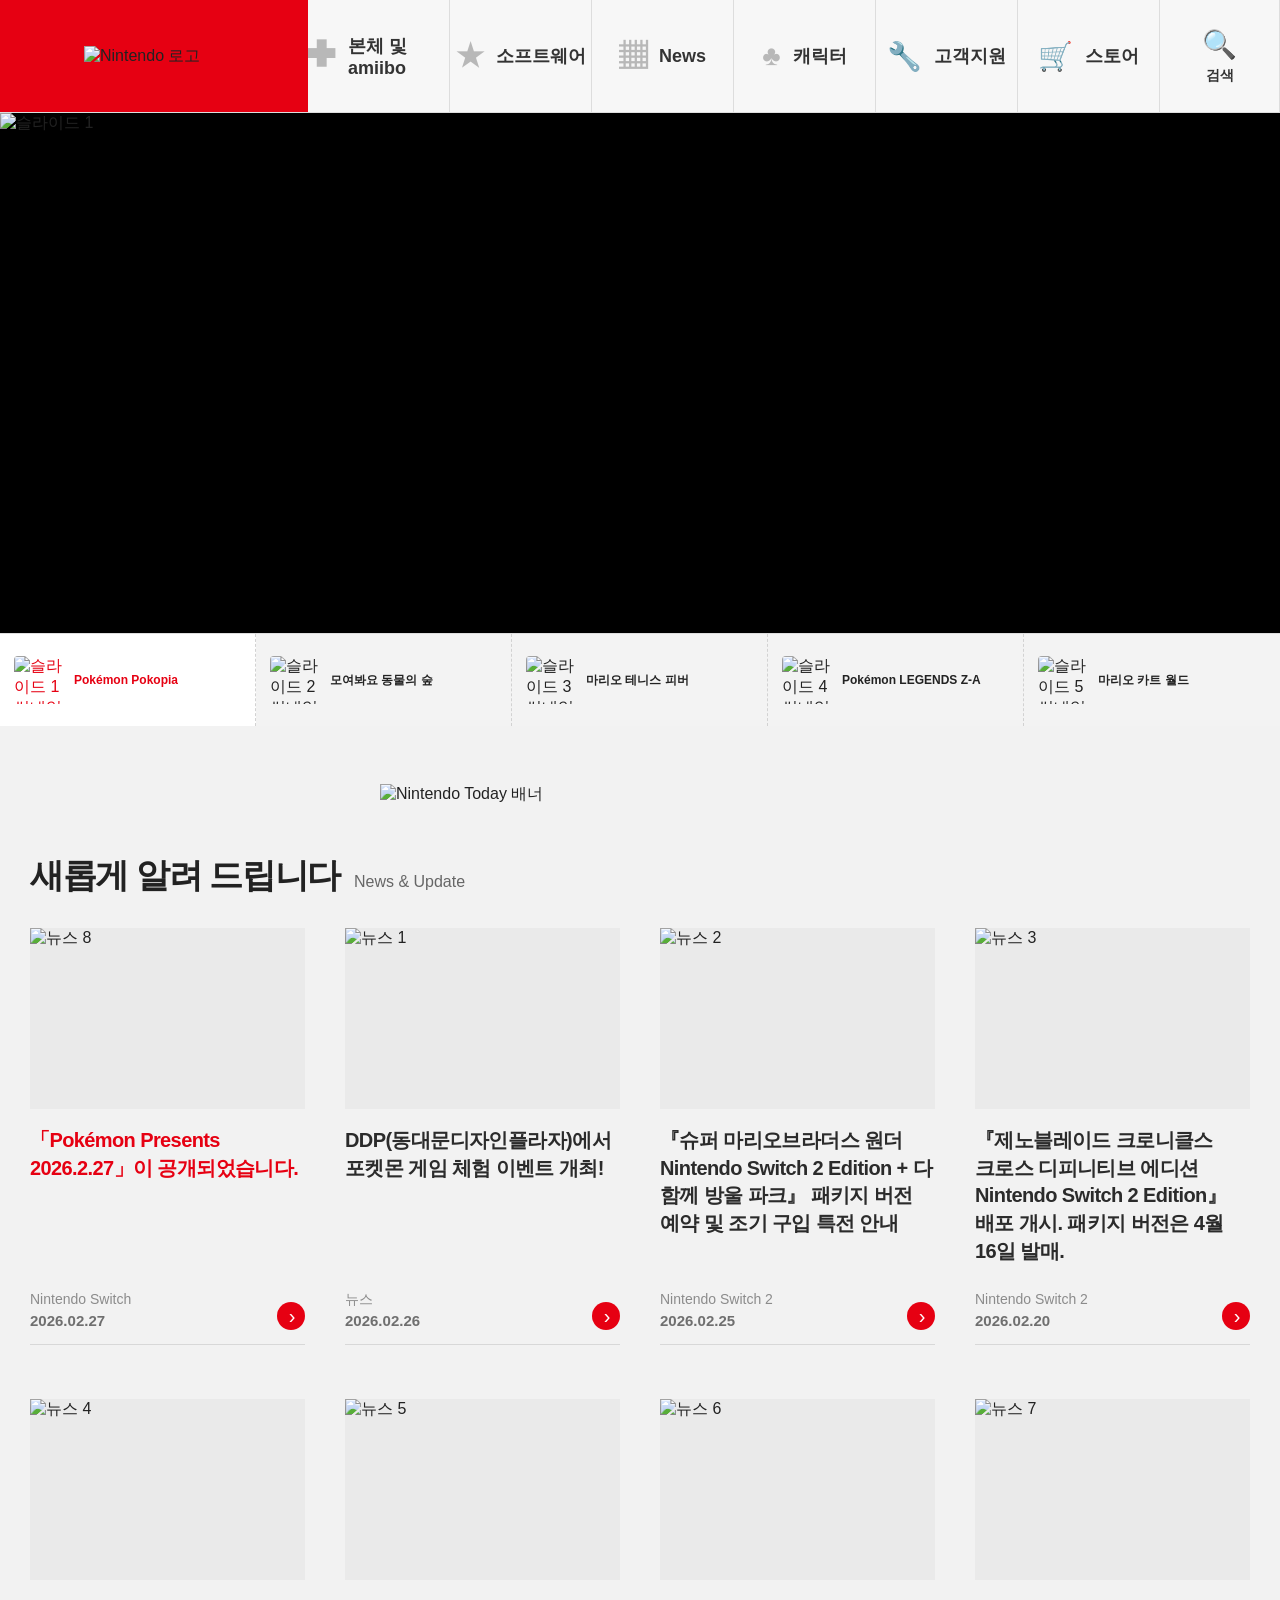
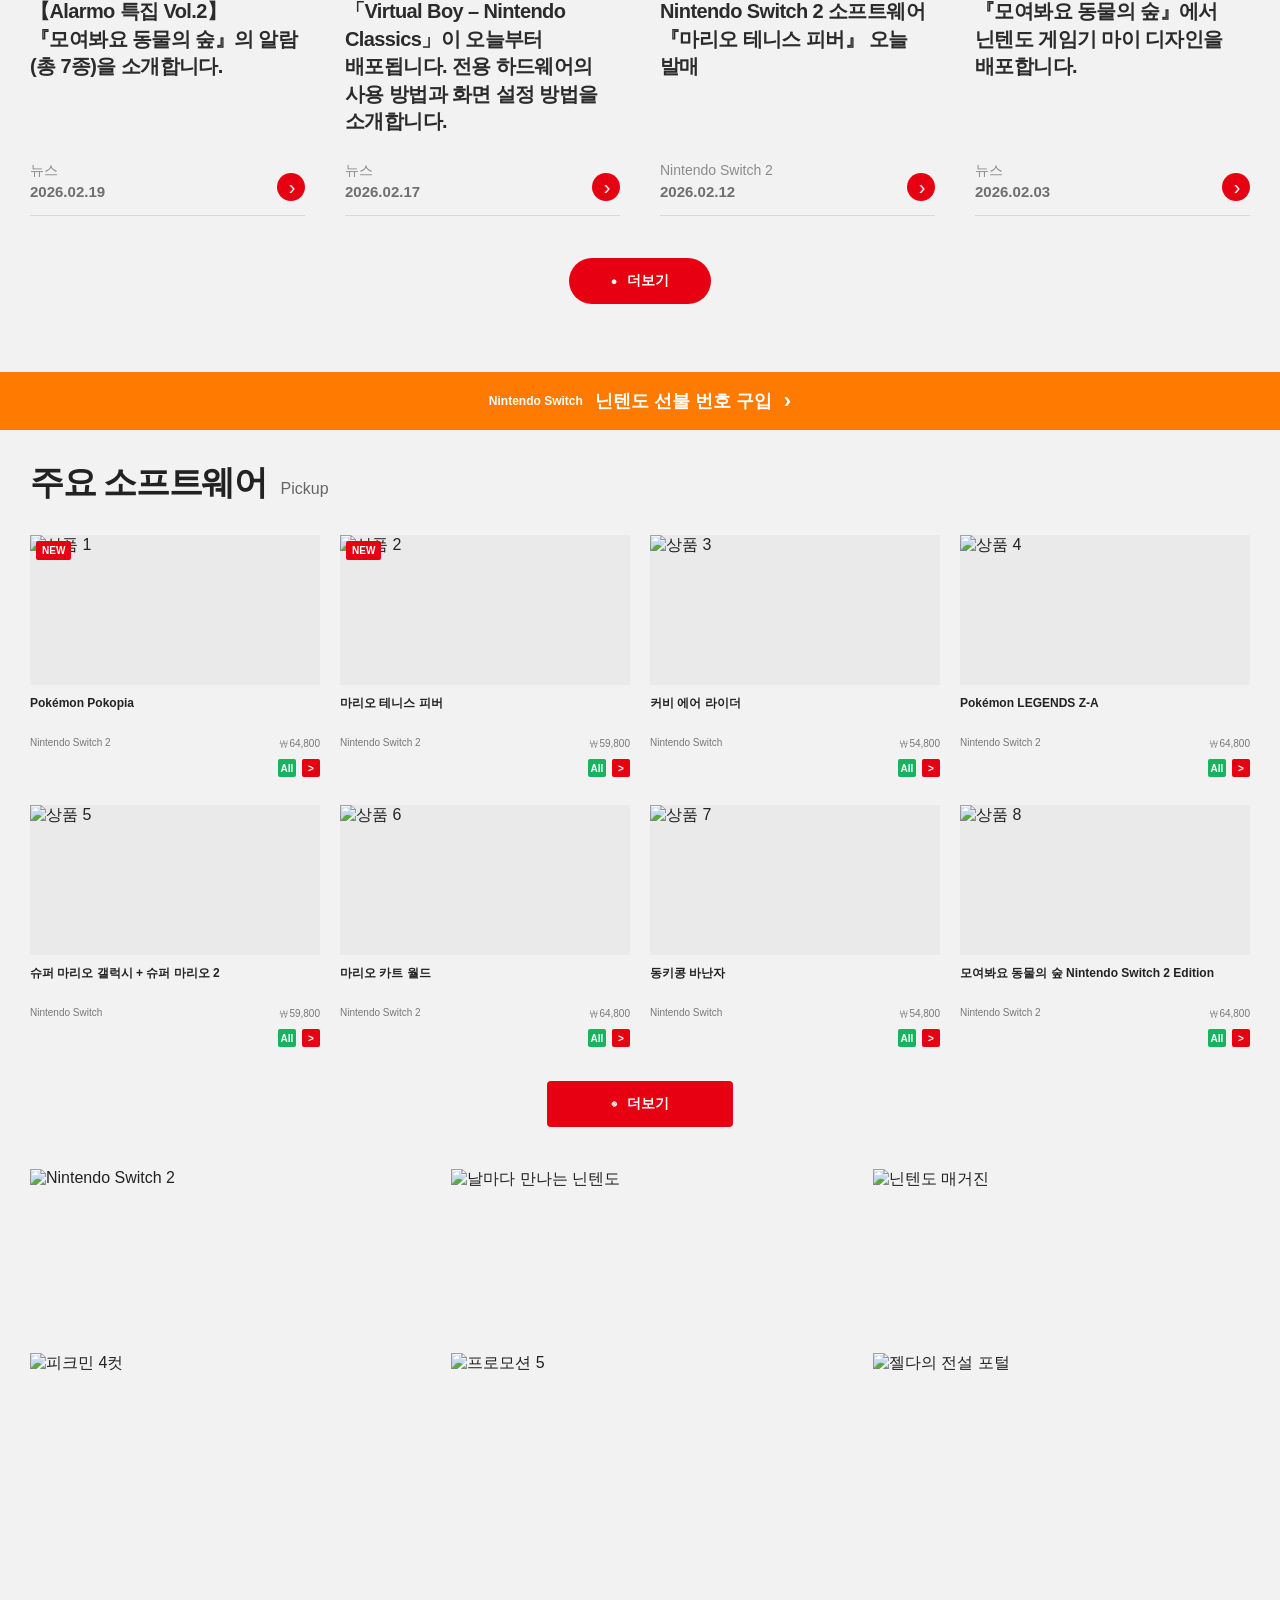
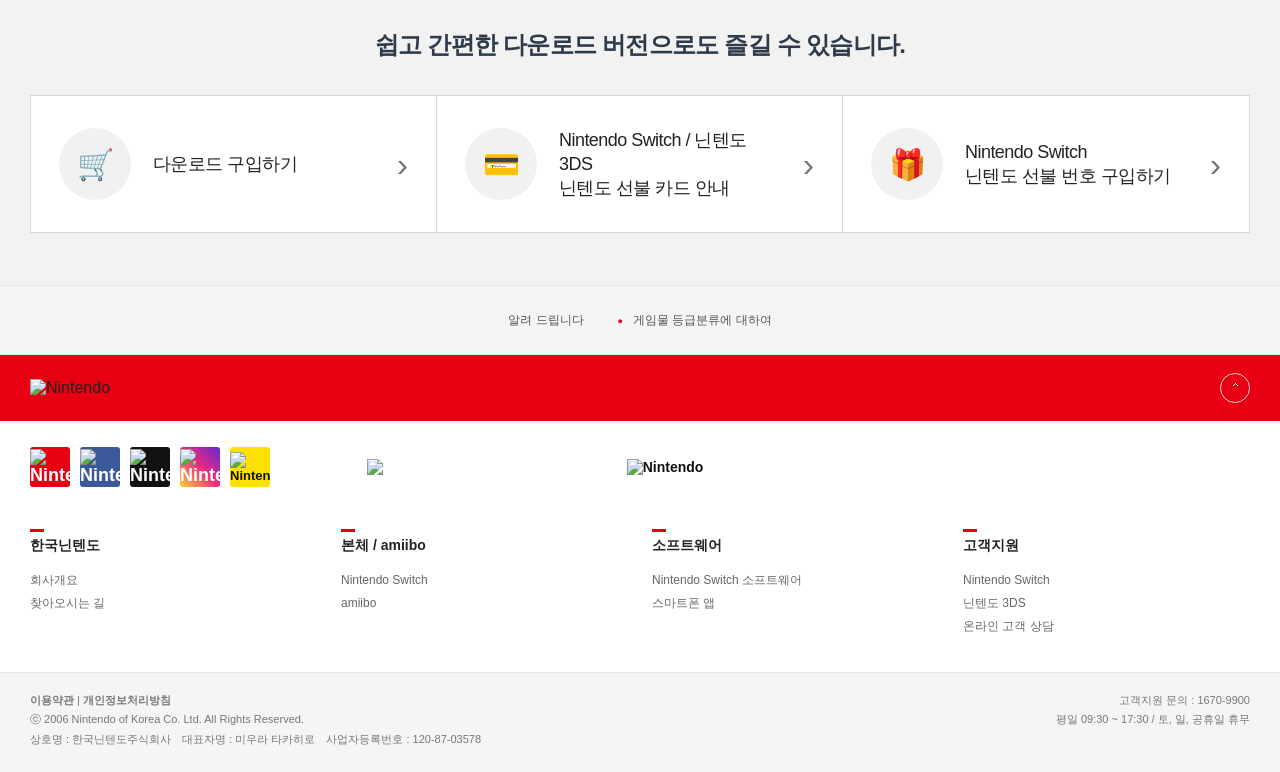
==== index.html @ 79ec3a42 "Rename 닌텐도.html to index.html" ====
<!DOCTYPE html>
<html lang="ko">
<head>
  <meta charset="UTF-8" />
  <meta name="viewport" content="width=device-width, initial-scale=1.0" />

  <title>Nintendo Clone</title>
  <link rel="icon" href="/클론 웹 사이트 만들기/Nintendo_images/favicon.png" type="image/png" />
  <link rel="stylesheet" href="style.css" />
</head>

<body>

  <div id="top"></div>

  <!-- 모바일 전용 헤더 -->
  <div class="mobile-header">
    <div class="mobile-header-top">
      <a href="#" class="mobile-logo" aria-label="Nintendo 홈">
        <img src="/클론 웹 사이트 만들기/Nintendo_images/imgi_112_top.png" alt="Nintendo 로고" />
      </a>

      <div class="mobile-header-actions">
        <a href="#" class="mobile-action" aria-label="좋아요">♡</a>
        <a href="#" class="mobile-action" aria-label="검색">⌕</a>
      </div>
    </div>
  </div>

  <!-- 모바일 전용 하단 고정 메뉴 -->
  <nav class="mobile-bottom-nav" aria-label="모바일 하단 메뉴">
    <a href="#" class="mobile-bottom-item active">
      <span class="mobile-bottom-icon">⌂</span>
      <span class="mobile-bottom-text">홈</span>
    </a>
    <a href="#" class="mobile-bottom-item">
      <span class="mobile-bottom-icon">✚</span>
      <span class="mobile-bottom-text">본체/amiibo</span>
    </a>
    <a href="#" class="mobile-bottom-item">
      <span class="mobile-bottom-icon">▦</span>
      <span class="mobile-bottom-text">News</span>
    </a>
    <a href="#" class="mobile-bottom-item">
      <span class="mobile-bottom-icon">🔧</span>
      <span class="mobile-bottom-text">고객지원</span>
    </a>
    <a href="#" class="mobile-bottom-item">
      <span class="mobile-bottom-icon">⌕</span>
      <span class="mobile-bottom-text">검색</span>
    </a>
  </nav>
  

  <!-- =========================
       헤더
  ========================== -->
  <header class="header">
    <div class="header-top">
      <a href="#" class="logo-area" aria-label="Nintendo 홈">
        <img src="/클론 웹 사이트 만들기/Nintendo_images/imgi_112_top.png" alt="Nintendo 로고" />
      </a>

      <nav class="gnb" aria-label="주요 메뉴">

        <!-- 본체 및 amiibo -->
        <div class="menu-slot">
          <a href="#" class="gnb-item">
            <span class="icon">✚</span>
            <span class="label">본체 및 amiibo</span>
          </a>

          <div class="mega-panel">
            <div class="mega-inner console-panel">
              <div class="console-top">
                <a href="#" class="console-card big">
                  <img src="/클론 웹 사이트 만들기/Nintendo_images/unnamed.jpg" alt="Nintendo Switch 2" />
                  <p>Nintendo Switch 2</p>
                </a>

                <a href="#" class="console-card">
                  <img src="/클론 웹 사이트 만들기/Nintendo_images/unnamed2.jpg" alt="Nintendo Switch" />
                  <p>Nintendo Switch</p>
                </a>
              </div>

              <div class="console-links">
                <a href="#" class="console-link">
                  <img src="/클론 웹 사이트 만들기/Nintendo_images/imgi_5_img_amiibo.jpg" alt="amiibo" />
                  <span>amiibo</span>
                </a>

                <a href="#" class="console-link">
                  <img src="/클론 웹 사이트 만들기/Nintendo_images/imgi_6_img_gamewatch.jpg" alt="게임 & 워치" />
                  <span>게임 & 워치 젤다의 전설</span>
                </a>

                <a href="#" class="console-link">
                  <img src="/클론 웹 사이트 만들기/Nintendo_images/imgi_7_img_alarmo.jpg" alt="Alarmo" />
                  <span>닌텐도 사운드 클록 Alarmo</span>
                </a>

                <a href="#" class="console-link">
                  <img src="/클론 웹 사이트 만들기/Nintendo_images/imgi_8_img_pokemongoplusplus.jpg" alt="Pokémon GO Plus+" />
                  <span>Pokémon GO Plus+</span>
                </a>
              </div>

              <div class="panel-bottom-links">
                <a href="#">본체 호환성에 대하여</a>
                <a href="#">주변기기</a>
              </div>
            </div>
          </div>
        </div>

        <!-- 소프트웨어 -->
        <div class="menu-slot">
          <a href="#" class="gnb-item">
            <span class="icon">★</span>
            <span class="label">소프트웨어</span>
          </a>

          <div class="mega-panel">
            <div class="mega-inner software-panel">
              <div class="software-hero">
                <div class="software-hero-left">
                  <img src="/클론 웹 사이트 만들기/Nintendo_images/imgi_1_NS2_logo_pc.png" alt="Nintendo Switch 2 소프트웨어" />
                </div>

                <div class="software-hero-right">
                  <img src="/클론 웹 사이트 만들기/Nintendo_images/imgi_9_gheader-itemlist-img-software-switch2-01.jpg" alt="커비의 에어 라이더" />
                  <img src="/클론 웹 사이트 만들기/Nintendo_images/imgi_10_gheader-itemlist-img-software-switch2-02.jpg" alt="포켓몬" />
                  <img src="/클론 웹 사이트 만들기/Nintendo_images/imgi_11_gheader-itemlist-img-software-switch2-03.jpg" alt="동키콩 바난자" />
                </div>
              </div>

              <div class="software-bottom">
                <div class="software-bottom-left">
                  <a href="#" class="software-feature software-feature-main">
                    <img src="/클론 웹 사이트 만들기/Nintendo_images/imgi_79_default.png" alt="Nintendo Switch 소프트웨어" />

                    <div class="software-feature-text">
                      <strong>Nintendo Switch 소프트웨어</strong>
                    </div>

                    <div class="software-feature-thumbs">
                      <img src="/클론 웹 사이트 만들기/Nintendo_images/imgi_12_gheader-itemlist-img-switch-01.png" alt="게임 1" />
                      <img src="/클론 웹 사이트 만들기/Nintendo_images/imgi_13_gheader-itemlist-img-switch-02.png" alt="게임 2" />
                      <img src="/클론 웹 사이트 만들기/Nintendo_images/imgi_14_gheader-itemlist-img-switch-03.png" alt="게임 3" />
                    </div>
                  </a>

                  <div class="software-online-row">
                    <a href="#" class="online-banner">
                      <img src="/클론 웹 사이트 만들기/Nintendo_images/imgi_32_img-support-04.png" alt="Nintendo Switch Online" />
                    </a>

                    <div class="online-text">
                      <span class="mini-title">유료 서비스</span>
                      <strong>Nintendo Switch Online</strong>
                    </div>

                    <div class="online-links">
                      <a href="#">체험판을 즐길 수 있는 소프트웨어</a>
                      <a href="#">소프트웨어 발매 스케줄</a>
                    </div>
                  </div>
                </div>

                <div class="software-bottom-right">
                  <a href="#" class="software-feature software-feature-app">
                    <div class="app-icons">
                      <img src="/클론 웹 사이트 만들기/Nintendo_images/imgi_15_gheader-itemlist-img-software-mobile-01.png" alt="앱 1" />
                      <img src="/클론 웹 사이트 만들기/Nintendo_images/imgi_16_gheader-itemlist-img-software-mobile-02.png" alt="앱 2" />
                      <img src="/클론 웹 사이트 만들기/Nintendo_images/imgi_17_gheader-itemlist-img-software-mobile-03.png" alt="앱 3" />
                      <img src="/클론 웹 사이트 만들기/Nintendo_images/imgi_18_gheader-itemlist-img-software-mobile-04.png" alt="앱 4" />
                    </div>

                    <div class="software-feature-text center">
                      <strong>스마트폰용 앱</strong>
                    </div>
                  </a>

                  <div class="software-app-links">
                    <a href="#" class="app-link-card">
                      <img src="/클론 웹 사이트 만들기/Nintendo_images/imgi_19_gheader-itemlist-img-software-app.png" alt="Nintendo Switch App" />
                      <strong>Nintendo Switch App</strong>
                    </a>

                    <a href="#" class="app-link-card">
                      <img src="/클론 웹 사이트 만들기/Nintendo_images/imgi_20_gheader-itemlist-img-software-parents.png" alt="Nintendo Switch Parental Controls" />
                      <strong>Nintendo Switch Parental Controls</strong>
                    </a>
                  </div>
                </div>
              </div>
            </div>
          </div>
        </div>

        <!-- News -->
        <div class="menu-slot">
          <a href="#" class="gnb-item">
            <span class="icon">▦</span>
            <span class="label">News</span>
          </a>

          <div class="mega-panel">
            <div class="mega-inner news-panel">
              <div class="news-rank-grid">
                <a href="#" class="news-rank-card">
                  <img src="/클론 웹 사이트 만들기/Nintendo_images/imgi_80_MV_16x9.png" alt="" />
                  <p>『Pokémon Pokopia』 패키지 버전 예약 판매 일정 및 구입 특전 안내</p>
                  <span>뉴스 <br />2026.01.14</span>
                </a>

                <a href="#" class="news-rank-card">
                  <img src="/클론 웹 사이트 만들기/Nintendo_images/imgi_81_01_ë__ë__.png" alt="" />
                  <p>DDP(동대문디자인플라자)에서 포켓몬 게임 체험 이벤트 개최!</p>
                  <span>뉴스 <br />2026.02.26</span>
                </a>

                <a href="#" class="news-rank-card">
                  <img src="/클론 웹 사이트 만들기/Nintendo_images/imgi_82_ë__í__ê__ë__ì__í__í___1920x1080.png" alt="" />
                  <p>『슈퍼 마리오브라더스 원더 Nintendo Switch 2 Edition + 다 함께 방울 파크』 패키지 버전 예약 및 조기 구입 특전 안내</p>
                  <span>Nintendo Switch 2 | 뉴스 <br />2026.02.25</span>
                </a>

                <a href="#" class="news-rank-card">
                  <img src="/클론 웹 사이트 만들기/Nintendo_images/imgi_83_topics_Alarmo_vol2_820_461.png" alt="" />
                  <p>【Alarmo 특집 Vol.2】 『모여봐요 동물의 숲』의 알람(총 7종)을 소개합니다.</p>
                  <span>뉴스 <br />2026.02.19</span>
                </a>

                <a href="#" class="news-rank-card">
                  <img src="/클론 웹 사이트 만들기/Nintendo_images/imgi_84_topics_VB_1280_720_topics.png" alt="" />
                  <p>「Virtual Boy – Nintendo Classics」이 오늘부터 배포됩니다. 전용 하드웨어의 사용 방법과 화면 설정 방법을 소개합니다.</p>
                  <span>뉴스 <br />2026.02.17</span>
                </a>
              </div>

              <div class="panel-bottom-links center">
                <a href="#">News 목록</a>
              </div>
            </div>
          </div>
        </div>

        <!-- 캐릭터 -->
        <div class="menu-slot">
          <a href="#" class="gnb-item">
            <span class="icon">♣</span>
            <span class="label">캐릭터</span>
          </a>

          <div class="mega-panel">
            <div class="mega-inner character-panel">
              <div class="character-grid">
                <a href="#" class="character-card">
                  <img src="/클론 웹 사이트 만들기/Nintendo_images/imgi_21_img-mario.png" alt="" />
                  <p>마리오</p>
                </a>

                <a href="#" class="character-card">
                  <img src="/클론 웹 사이트 만들기/Nintendo_images/imgi_22_img-zelda.png" alt="" />
                  <p>젤다의 전설</p>
                </a>

                <a href="#" class="character-card">
                  <img src="/클론 웹 사이트 만들기/Nintendo_images/imgi_23_img-kirby.png" alt="" />
                  <p>별의 커비</p>
                </a>

                <a href="#" class="character-card">
                  <img src="/클론 웹 사이트 만들기/Nintendo_images/imgi_24_img-splatoon.png" alt="" />
                  <p>스플래툰</p>
                </a>

                <a href="#" class="character-card">
                  <img src="/클론 웹 사이트 만들기/Nintendo_images/imgi_25_img-pikmin.png" alt="" />
                  <p>피크민</p>
                </a>
              </div>

              <div class="related-box">
                <h4>관련 페이지</h4>
                <a href="#" class="related-card">
                  <img src="/클론 웹 사이트 만들기/Nintendo_images/imgi_26_gheader-banner-01.png" alt="" />
                  <div>
                    <span>노래</span>
                    <strong>뽕-쑥싹·챰뽕!싫어</strong>
                  </div>
                </a>
              </div>
            </div>
          </div>
        </div>

        <!-- 고객지원 -->
        <div class="menu-slot">
          <a href="#" class="gnb-item">
            <span class="icon">🔧</span>
            <span class="label">고객지원</span>
          </a>

          <div class="mega-panel">
            <div class="mega-inner support-panel">
              <div class="support-grid">
                <a href="#" class="support-item">
                  <img src="/클론 웹 사이트 만들기/Nintendo_images/imgi_19_gheader-itemlist-img-software-app.png" alt="" />
                  <span>Nintendo Switch 2 고객지원</span>
                </a>

                <a href="#" class="support-item">
                  <img src="/클론 웹 사이트 만들기/Nintendo_images/imgi_28_img-support-01.gif" alt="" />
                  <span>Nintendo Switch 고객지원</span>
                </a>

                <a href="#" class="support-item">
                  <img src="/클론 웹 사이트 만들기/Nintendo_images/imgi_29_img-support-08.gif" alt="" />
                  <span>자주 묻는 질문</span>
                </a>

                <a href="#" class="support-item">
                  <img src="/클론 웹 사이트 만들기/Nintendo_images/imgi_30_img-support-06.gif" alt="" />
                  <span>온라인 수리접수</span>
                </a>

                <a href="#" class="support-item">
                  <img src="/클론 웹 사이트 만들기/Nintendo_images/imgi_31_img-support-09.gif" alt="" />
                  <span>온라인 고객 상담</span>
                </a>

                <a href="#" class="support-item">
                  <img src="/클론 웹 사이트 만들기/Nintendo_images/imgi_32_img-support-04.png" alt="" />
                  <span>Nintendo Switch Online 서포트</span>
                </a>

                <a href="#" class="support-item">
                  <img src="/클론 웹 사이트 만들기/Nintendo_images/imgi_33_img-support-05.gif" alt="" />
                  <span>네트워크 장애 발생 상황</span>
                </a>

                <a href="#" class="support-item">
                  <img src="/클론 웹 사이트 만들기/Nintendo_images/imgi_34_img-support-07.gif" alt="" />
                  <span>닌텐도 e숍</span>
                </a>
              </div>

              <div class="panel-bottom-links center">
                <a href="#">고객지원 목록</a>
              </div>
            </div>
          </div>
        </div>

        <!-- 스토어 -->
        <div class="menu-slot no-panel">
          <a href="#" class="gnb-item">
            <span class="icon">🛒</span>
            <span class="label">스토어</span>
          </a>
        </div>

        <!-- 검색 -->
        <a href="#" class="search-box" aria-label="검색">
          <span class="search-icon">🔍</span>
          <span class="search-text">검색</span>
        </a>
      </nav>
    </div>
  </header>

  <main>

    <!-- =========================
         메인 슬라이더
    ========================== -->
    <section class="slider-section">
      <input type="radio" name="banner" id="slide1" checked />
      <input type="radio" name="banner" id="slide2" />
      <input type="radio" name="banner" id="slide3" />
      <input type="radio" name="banner" id="slide4" />
      <input type="radio" name="banner" id="slide5" />

      <div class="slider">
        <div class="slides">
          <article class="slide">
            <img src="/클론 웹 사이트 만들기/Nintendo_images/imgi_36_1920x700__1_.png" alt="슬라이드 1" />
            <div class="slide-overlay"></div>
          </article>

          <article class="slide">
            <img src="/클론 웹 사이트 만들기/Nintendo_images/imgi_37_PC.png" alt="슬라이드 2" />
            <div class="slide-overlay"></div>
          </article>

          <article class="slide">
            <img src="/클론 웹 사이트 만들기/Nintendo_images/imgi_38_ë__ë__ì__í__ë__ì__í__ë___1920.jpg" alt="슬라이드 3" />
            <div class="slide-overlay"></div>
          </article>

          <article class="slide">
            <img src="/클론 웹 사이트 만들기/Nintendo_images/imgi_39_PokemonZ-A_1920x700.jpg" alt="슬라이드 4" />
            <div class="slide-overlay"></div>
          </article>

          <article class="slide">
            <img src="/클론 웹 사이트 만들기/Nintendo_images/imgi_35_마리오_1920.jpg" alt="슬라이드 5" />
            <div class="slide-overlay"></div>
          </article>
        </div>

        <div class="arrow-set arrow1">
          <label for="slide5" class="arrow prev">‹</label>
          <label for="slide2" class="arrow next">›</label>
        </div>

        <div class="arrow-set arrow2">
          <label for="slide1" class="arrow prev">‹</label>
          <label for="slide3" class="arrow next">›</label>
        </div>

        <div class="arrow-set arrow3">
          <label for="slide2" class="arrow prev">‹</label>
          <label for="slide4" class="arrow next">›</label>
        </div>

        <div class="arrow-set arrow4">
          <label for="slide3" class="arrow prev">‹</label>
          <label for="slide5" class="arrow next">›</label>
        </div>

        <div class="arrow-set arrow5">
          <label for="slide4" class="arrow prev">‹</label>
          <label for="slide1" class="arrow next">›</label>
        </div>

        <div class="controls">
          <label for="slide1" class="control-item">
            <span class="thumb"><img src="/클론 웹 사이트 만들기/Nintendo_images/imgi_40_icon__1_.png" alt="슬라이드 1 썸네일" /></span>
            <span class="control-text">Pokémon Pokopia</span>
          </label>

          <label for="slide2" class="control-item">
            <span class="thumb"><img src="/클론 웹 사이트 만들기/Nintendo_images/imgi_41_ë__ì__ë__ë___ì__ì__ì__.jpg" alt="슬라이드 2 썸네일" /></span>
            <span class="control-text">모여봐요 동물의 숲</span>
          </label>

          <label for="slide3" class="control-item">
            <span class="thumb"><img src="/클론 웹 사이트 만들기/Nintendo_images/imgi_42_icon.jpg" alt="슬라이드 3 썸네일" /></span>
            <span class="control-text">마리오 테니스 피버</span>
          </label>

          <label for="slide4" class="control-item">
            <span class="thumb"><img src="/클론 웹 사이트 만들기/Nintendo_images/imgi_10_gheader-itemlist-img-software-switch2-02.jpg" alt="슬라이드 4 썸네일" /></span>
            <span class="control-text">Pokémon LEGENDS Z-A</span>
          </label>

          <label for="slide5" class="control-item">
            <span class="thumb"><img src="/클론 웹 사이트 만들기/Nintendo_images/imgi_44_switch2_mariokart-world_thumb.jpg" alt="슬라이드 5 썸네일" /></span>
            <span class="control-text">마리오 카트 월드</span>
          </label>
        </div>
      </div>
    </section>

    <!-- =========================
         상단 광고 배너
    ========================== -->
    <section class="top-ad">
      <div class="center-wrap">
        <a href="#" class="top-ad-img">
          <img src="/클론 웹 사이트 만들기/Nintendo_images/imgi_45_today-bnr--pc.png" alt="Nintendo Today 배너" />
        </a>
      </div>
    </section>

    <!-- =========================
         새롭게 알려 드립니다
    ========================== -->
    <section class="news-section">
      <div class="center-wrap">
        <div class="section-head">
          <h2 class="section-title">새롭게 알려 드립니다</h2>
          <span class="section-sub">News & Update</span>
        </div>

        <div class="news-grid">
          <a class="news-card" href="#">
            <div class="news-thumb"><img src="/클론 웹 사이트 만들기/Nintendo_images/imgi_115_1920.png" alt="뉴스 8" /></div>
            <div class="news-body">
              <p class="news-title">「Pokémon Presents 2026.2.27」이 공개되었습니다.</p>
              <div class="news-meta">
                <span class="news-tag">Nintendo Switch</span>
                <span class="news-date">2026.02.27</span>
                <span class="news-dot">●</span>
              </div>
            </div>
          </a>

          <a class="news-card" href="#">
            <div class="news-thumb"><img src="/클론 웹 사이트 만들기/Nintendo_images/imgi_81_01_ë__ë__.png" alt="뉴스 1" /></div>
            <div class="news-body">
              <p class="news-title">DDP(동대문디자인플라자)에서 포켓몬 게임 체험 이벤트 개최!</p>
              <div class="news-meta">
                <span class="news-tag">뉴스</span>
                <span class="news-date">2026.02.26</span>
                <span class="news-dot">●</span>
              </div>
            </div>
          </a>

          <a class="news-card" href="#">
            <div class="news-thumb"><img src="/클론 웹 사이트 만들기/Nintendo_images/imgi_82_ë__í__ê__ë__ì__í__í___1920x1080.png" alt="뉴스 2" /></div>
            <div class="news-body">
              <p class="news-title">『슈퍼 마리오브라더스 원더 Nintendo Switch 2 Edition + 다 함께 방울 파크』 패키지 버전 예약 및 조기 구입 특전 안내</p>
              <div class="news-meta">
                <span class="news-tag">Nintendo Switch 2</span>
                <span class="news-date">2026.02.25</span>
                <span class="news-dot">●</span>
              </div>
            </div>
          </a>

          <a class="news-card" href="#">
            <div class="news-thumb"><img src="/클론 웹 사이트 만들기/Nintendo_images/imgi_116_topics_1280_720.png" alt="뉴스 3" /></div>
            <div class="news-body">
              <p class="news-title">『제노블레이드 크로니클스 크로스 디피니티브 에디션 Nintendo Switch 2 Edition』 배포 개시. 패키지 버전은 4월 16일 발매.</p>
              <div class="news-meta">
                <span class="news-tag">Nintendo Switch 2</span>
                <span class="news-date">2026.02.20</span>
                <span class="news-dot">●</span>
              </div>
            </div>
          </a>

          <a class="news-card" href="#">
            <div class="news-thumb"><img src="/클론 웹 사이트 만들기/Nintendo_images/imgi_117_topics_Alarmo_vol2_820_461.png" alt="뉴스 4" /></div>
            <div class="news-body">
              <p class="news-title">【Alarmo 특집 Vol.2】 『모여봐요 동물의 숲』의 알람(총 7종)을 소개합니다.</p>
              <div class="news-meta">
                <span class="news-tag">뉴스</span>
                <span class="news-date">2026.02.19</span>
                <span class="news-dot">●</span>
              </div>
            </div>
          </a>

          <a class="news-card" href="#">
            <div class="news-thumb"><img src="/클론 웹 사이트 만들기/Nintendo_images/imgi_118_topics_VB_1280_720_topics.png" alt="뉴스 5" /></div>
            <div class="news-body">
              <p class="news-title">「Virtual Boy – Nintendo Classics」이 오늘부터 배포됩니다. 전용 하드웨어의 사용 방법과 화면 설정 방법을 소개합니다.</p>
              <div class="news-meta">
                <span class="news-tag">뉴스</span>
                <span class="news-date">2026.02.17</span>
                <span class="news-dot">●</span>
              </div>
            </div>
          </a>

          <a class="news-card" href="#">
            <div class="news-thumb"><img src="/클론 웹 사이트 만들기/Nintendo_images/7.jpg" alt="뉴스 6" /></div>
            <div class="news-body">
              <p class="news-title">Nintendo Switch 2 소프트웨어 『마리오 테니스 피버』 오늘 발매</p>
              <div class="news-meta">
                <span class="news-tag">Nintendo Switch 2</span>
                <span class="news-date">2026.02.12</span>
                <span class="news-dot">●</span>
              </div>
            </div>
          </a>

          <a class="news-card" href="#">
            <div class="news-thumb"><img src="/클론 웹 사이트 만들기/Nintendo_images/imgi_119_00000_HardDesign_1280_720_topics.png" alt="뉴스 7" /></div>
            <div class="news-body">
              <p class="news-title">『모여봐요 동물의 숲』에서 닌텐도 게임기 마이 디자인을 배포합니다.</p>
              <div class="news-meta">
                <span class="news-tag">뉴스</span>
                <span class="news-date">2026.02.03</span>
                <span class="news-dot">●</span>
              </div>
            </div>
          </a>
        </div>

        <div class="more-wrap">
          <a class="more-btn" href="#"><span class="more-dot">●</span> 더보기</a>
        </div>
      </div>
    </section>

    <!-- =========================
         주황 배너
    ========================== -->
    <section class="orange-strip">
      <a href="#" class="orange-strip-inner">
        <span class="strip-small">Nintendo Switch</span>
        <span class="strip-big">닌텐도 선불 번호 구입</span>
        <span class="strip-arrow">›</span>
      </a>
    </section>

    <!-- =========================
         주요 소프트웨어
    ========================== -->
    <section class="pickup-section">
      <div class="center-wrap">
        <div class="section-head">
          <h2 class="section-title">주요 소프트웨어</h2>
          <span class="section-sub">Pickup</span>
        </div>

        <div class="pickup-grid">
          <a href="#" class="product-card">
            <div class="product-thumb"><img src="/클론 웹 사이트 만들기/Nintendo_images/imgi_80_MV_16x9.png" alt="상품 1" /><span class="badge">NEW</span></div>
            <div class="product-body">
              <p class="product-name">Pokémon Pokopia</p>
              <div class="product-info">
                <span class="platform">Nintendo Switch 2</span>
                <span class="price">₩64,800</span>
              </div>
              <div class="product-icons">
                <span class="ico green">All</span>
                <span class="ico red">></span>
              </div>
            </div>
          </a>

          <a href="#" class="product-card">
            <div class="product-thumb"><img src="/클론 웹 사이트 만들기/Nintendo_images/imgi_121_b0d72a1ded650de0b5e4a574a2ec621b9d5c01827082d58da63973f7caeae697.png" alt="상품 2" /><span class="badge">NEW</span></div>
            <div class="product-body">
              <p class="product-name">마리오 테니스 피버</p>
              <div class="product-info">
                <span class="platform">Nintendo Switch 2</span>
                <span class="price">₩59,800</span>
              </div>
              <div class="product-icons">
                <span class="ico green">All</span>
                <span class="ico red">></span>
              </div>
            </div>
          </a>

          <a href="#" class="product-card">
            <div class="product-thumb"><img src="/클론 웹 사이트 만들기/Nintendo_images/imgi_122_e2948fddfe595e38ba5bf477cbf378bcbeb584e36121896e1e7e032ed67b8fc0.png" alt="상품 3" /></div>
            <div class="product-body">
              <p class="product-name">커비 에어 라이더</p>
              <div class="product-info">
                <span class="platform">Nintendo Switch</span>
                <span class="price">₩54,800</span>
              </div>
              <div class="product-icons">
                <span class="ico green">All</span>
                <span class="ico red">></span>
              </div>
            </div>
          </a>

          <a href="#" class="product-card">
            <div class="product-thumb"><img src="/클론 웹 사이트 만들기/Nintendo_images/imgi_123_298f080377131f2981b05d4ebf7dca5ae45c59f84bdf703f9e499392587db17c.png" alt="상품 4" /></div>
            <div class="product-body">
              <p class="product-name">Pokémon LEGENDS Z-A</p>
              <div class="product-info">
                <span class="platform">Nintendo Switch 2</span>
                <span class="price">₩64,800</span>
              </div>
              <div class="product-icons">
                <span class="ico green">All</span>
                <span class="ico red">></span>
              </div>
            </div>
          </a>

          <a href="#" class="product-card">
            <div class="product-thumb"><img src="/클론 웹 사이트 만들기/Nintendo_images/imgi_124_fa30f221e24ff611c8f222d1e4ad92089494f297f2341ca1e97c5e5d5c984b82.png" alt="상품 5" /></div>
            <div class="product-body">
              <p class="product-name">슈퍼 마리오 갤럭시 + 슈퍼 마리오 2</p>
              <div class="product-info">
                <span class="platform">Nintendo Switch</span>
                <span class="price">₩59,800</span>
              </div>
              <div class="product-icons">
                <span class="ico green">All</span>
                <span class="ico red">></span>
              </div>
            </div>
          </a>

          <a href="#" class="product-card">
            <div class="product-thumb"><img src="/클론 웹 사이트 만들기/Nintendo_images/imgi_101_ì__í___ë__ì__ë__ì__ì__.png" alt="상품 6" /></div>
            <div class="product-body">
              <p class="product-name">마리오 카트 월드</p>
              <div class="product-info">
                <span class="platform">Nintendo Switch 2</span>
                <span class="price">₩64,800</span>
              </div>
              <div class="product-icons">
                <span class="ico green">All</span>
                <span class="ico red">></span>
              </div>
            </div>
          </a>

          <a href="#" class="product-card">
            <div class="product-thumb"><img src="/클론 웹 사이트 만들기/Nintendo_images/imgi_102_ë__ë__ì__.png" alt="상품 7" /></div>
            <div class="product-body">
              <p class="product-name">동키콩 바난자</p>
              <div class="product-info">
                <span class="platform">Nintendo Switch</span>
                <span class="price">₩54,800</span>
              </div>
              <div class="product-icons">
                <span class="ico green">All</span>
                <span class="ico red">></span>
              </div>
            </div>
          </a>

          <a href="#" class="product-card">
            <div class="product-thumb"><img src="/클론 웹 사이트 만들기/Nintendo_images/imgi_103_ëª_ì__ë__ì___ë__ë__ì___ì___NIntendo_Switch_2_Edition_1920x1080.png" alt="상품 8" /></div>
            <div class="product-body">
              <p class="product-name">모여봐요 동물의 숲 Nintendo Switch 2 Edition</p>
              <div class="product-info">
                <span class="platform">Nintendo Switch 2</span>
                <span class="price">₩64,800</span>
              </div>
              <div class="product-icons">
                <span class="ico green">All</span>
                <span class="ico red">></span>
              </div>
            </div>
          </a>
        </div>

        <div class="more-wrap promo-more-wrap">
          <a class="more-btn square" href="#"><span class="more-dot">◉</span> 더보기</a>
        </div>

        <!--  프로모 카드 -->
        <div class="promo-tiles">
          <a class="promo-tile red" href="#">

            <img src="/클론 웹 사이트 만들기/Nintendo_images/imgi_104_banner_main_bottom01.png" alt="Nintendo Switch 2" />
          </a>
          <a class="promo-tile red" href="#">
            <img src="/클론 웹 사이트 만들기/Nintendo_images/imgi_105_banner_main_bottom02.png" alt="날마다 만나는 닌텐도" />
          </a>
          <a class="promo-tile red" href="#">
            <img src="/클론 웹 사이트 만들기/Nintendo_images/imgi_106_banner_main_bottom03.png" alt="닌텐도 매거진" />
          </a>

          <a class="promo-tile red" href="#">
            <img src="/클론 웹 사이트 만들기/Nintendo_images/imgi_107_banner_main_bottom04.png" alt="피크민 4컷" />
          </a>

          <a class="promo-tile red" href="#">
            <img src="/클론 웹 사이트 만들기/Nintendo_images/imgi_108_banner_main_bottom05.png" alt="프로모션 5" />
          </a>

          <a class="promo-tile red" href="#">
            <img src="/클론 웹 사이트 만들기/Nintendo_images/imgi_109_banner_main_bottom06.png" alt="젤다의 전설 포털" />
          </a>
        </div>
      </div>
    </section>

    <!-- =========================
         다운로드 안내
    ========================== -->
    <section class="bottom-actions">
      <div class="center-wrap wide-actions-wrap">
        <p class="bottom-actions-title">쉽고 간편한 다운로드 버전으로도 즐길 수 있습니다.</p>

        <div class="action-row">
          <a class="action-btn" href="#">
            <span class="action-ico">🛒</span>
            <span class="action-txt">다운로드 구입하기</span>
            <span class="action-arr">›</span>
          </a>

          <a class="action-btn" href="#">
            <span class="action-ico">💳</span>
            <span class="action-txt">Nintendo Switch / 닌텐도 3DS<br />닌텐도 선불 카드 안내</span>
            <span class="action-arr">›</span>
          </a>

          <a class="action-btn" href="#">
            <span class="action-ico">🎁</span>
            <span class="action-txt">Nintendo Switch<br />닌텐도 선불 번호 구입하기</span>
            <span class="action-arr">›</span>
          </a>
        </div>
      </div>
    </section>

    <!-- =========================
         회색 공지 바
    ========================== -->
    <section class="notice-links">
      <div class="center-wrap narrow-wrap notice-links-inner">
        <a href="#" class="notice-link">알려 드립니다</a>
        <a href="#" class="notice-link notice-link-dot">게임물 등급분류에 대하여</a>
      </div>
    </section>

  </main>

  <!-- =========================
       빨간 브랜드 바
  ========================== -->
  <section class="brand-bar">
    <div class="center-wrap narrow-wrap brand-bar-inner">
      <a href="#" class="brand-logo">
        <img src="/클론 웹 사이트 만들기/Nintendo_images/imgi_112_top222.png" alt="Nintendo" />
      </a>
      <a href="#" class="to-top" aria-label="맨 위로 이동">⌃</a>
    </div>
  </section>

  <!-- =========================
       SNS / 배너 / 사이트맵
  ========================== -->
  <section class="social-section">
    <div class="center-wrap narrow-wrap">
      <div class="social-row">
        <a href="#" class="social-btn youtube">
          <img src="/클론 웹 사이트 만들기/Nintendo_images/imgi_113_bottom1111.png" alt="Nintendo" />
        </a>
        <a href="#" class="social-btn facebook">
          <img src="/클론 웹 사이트 만들기/Nintendo_images/imgi_113_bottom222.png" alt="Nintendo" />
        </a>
        <a href="#" class="social-btn x">
          <img src="/클론 웹 사이트 만들기/Nintendo_images/imgi_113_bottom3333.png" alt="Nintendo" />
        </a>
        <a href="#" class="social-btn insta">
          <img src="/클론 웹 사이트 만들기/Nintendo_images/imgi_49_icon_instagram.png" alt="Nintendo" />
        </a>
        <a href="#" class="social-btn kakao">
          <img src="/클론 웹 사이트 만들기/Nintendo_images/imgi_113_bottom66665png.png" alt="Nintendo" />
        </a>

        <a href="#" class="wide-banner mynintendo">
          <img src="/클론 웹 사이트 만들기/Nintendo_images/imgi_113_bottdadadaom.png" alt="Nintendo" />
        </a>
        <a href="#" class="wide-banner amiibo">
          <img src="/클론 웹 사이트 만들기/Nintendo_images/imgi_114_btn_footer_amiibo.png" alt="Nintendo" />
        </a>
      </div>

      <div class="footer-links">
        <div class="footer-col">
          <h3>한국닌텐도</h3>
          <a href="#">회사개요</a>
          <a href="#">찾아오시는 길</a>
        </div>

        <div class="footer-col">
          <h3>본체 / amiibo</h3>
          <a href="#">Nintendo Switch</a>
          <a href="#">amiibo</a>
        </div>

        <div class="footer-col">
          <h3>소프트웨어</h3>
          <a href="#">Nintendo Switch 소프트웨어</a>
          <a href="#">스마트폰 앱</a>
        </div>

        <div class="footer-col">
          <h3>고객지원</h3>
          <a href="#">Nintendo Switch</a>
          <a href="#">닌텐도 3DS</a>
          <a href="#">온라인 고객 상담</a>
        </div>
      </div>
    </div>
  </section>

  <!-- =========================
       맨 아래 footer
  ========================== -->
  <footer class="footer-bottom">
    <div class="center-wrap narrow-wrap footer-bottom-inner">
      <div class="footer-left">
        <p><strong>이용약관</strong> | <strong>개인정보처리방침</strong></p>
        <p>ⓒ 2006 Nintendo of Korea Co. Ltd. All Rights Reserved.</p>
        <p>상호명 : 한국닌텐도주식회사　대표자명 : 미우라 타카히로　사업자등록번호 : 120-87-03578</p>
      </div>

      <div class="footer-right">
        <p>고객지원 문의 : 1670-9900</p>
        <p>평일 09:30 ~ 17:30 / 토, 일, 공휴일 휴무</p>
      </div>
    </div>
  </footer>

</body>
</html>
---- style.css ----
/* =========================
   기본 초기화
========================= */
* {
  margin: 0;
  padding: 0;
  box-sizing: border-box;
}

body {
  font-family: Arial, "Noto Sans KR", sans-serif;
  color: #222;
  background: #f2f2f2;
}

a {
  text-decoration: none;
  color: inherit;
}

img {
  display: block;
  max-width: 100%;
}

ul,
ol {
  list-style: none;
}

button {
  border: none;
  background: none;
  font: inherit;
  cursor: pointer;
}

.center-wrap {
  width: 1480px;
  max-width: calc(100% - 60px);
  margin: 0 auto;
}

.narrow-wrap {
  width: 1320px;
  max-width: calc(100% - 60px);
  margin: 0 auto;
}

.wide-actions-wrap {
  width: 1420px;
  max-width: calc(100% - 60px);
  margin: 0 auto;
}

/* =========================
   헤더
========================= */
.header {
  position: relative;
  z-index: 1000;
  background: #fff;
  border-bottom: 1px solid #ddd;
}

.header-top {
  position: relative;
  display: flex;
  min-height: 112px;
}

.logo-area {
  width: 308px;
  min-width: 220px;
  background: #e60012;
  display: flex;
  align-items: center;
  justify-content: center;
}

.logo-area img {
  width: 140px;
}

/* =========================
   상단 메뉴
========================= */
.gnb {
  flex: 1;
  display: flex;
  background: #f7f7f7;
  position: static;
}

.menu-slot {
  flex: 1;
  position: static;
}

.menu-slot.no-panel {
  flex: 1;
}

.gnb-item,
.search-box {
  min-height: 112px;
  display: flex;
  align-items: center;
  justify-content: center;
  gap: 12px;
  border-right: 1px solid #ddd;
  background: #f7f7f7;
  font-size: 18px;
  font-weight: 700;
  color: #333;
  transition: background-color 0.2s, color 0.2s;
}

.gnb-item:hover,
.search-box:hover {
  background: #efefef;
}

.icon,
.search-icon {
  font-size: 28px;
  color: #b8b8b8;
  transition: color 0.2s;
}

.search-box {
  flex: 0 0 120px;
  flex-direction: column;
  gap: 6px;
}

.search-text {
  font-size: 14px;
}

.menu-slot:hover > .gnb-item {
  color: #e60012;
  box-shadow: inset 0 -6px 0 #e60012;
}

.menu-slot:hover > .gnb-item .icon {
  color: #e60012;
}

/* =========================
   메가 메뉴 공통
========================= */
.mega-panel {
  position: absolute;
  top: 100%;
  left: 50%;
  width: min(1400px, calc(100vw - 40px));
  min-width: 0;
  background: rgba(255, 255, 255, 0.98);
  border-top: 1px solid #e5e5e5;
  border-bottom: 1px solid #e5e5e5;
  box-shadow: 0 18px 30px rgba(0, 0, 0, 0.08);
  opacity: 0;
  visibility: hidden;
  pointer-events: none;
  transform: translateX(-50%) translateY(12px);
  transition: opacity 0.25s ease, visibility 0.25s ease, transform 0.25s ease;
}

.menu-slot:hover .mega-panel {
  opacity: 1;
  visibility: visible;
  pointer-events: auto;
  transform: translateX(-50%) translateY(0);
}

.mega-inner {
  width: 100%;
  padding: 34px 40px 28px;
}

.panel-bottom-links {
  display: flex;
  gap: 34px;
  justify-content: flex-start;
  margin-top: 28px;
  padding-top: 24px;
  border-top: 1px solid #e5e5e5;
}

.panel-bottom-links.center {
  justify-content: center;
}

.panel-bottom-links a {
  font-size: 16px;
  font-weight: 700;
  position: relative;
}

.panel-bottom-links a::before {
  content: "●";
  color: #e60012;
  font-size: 12px;
  margin-right: 10px;
}

/* =========================
   본체 및 amiibo 패널
========================= */
.console-top {
  display: grid;
  grid-template-columns: 1.2fr 0.9fr;
  gap: 24px;
  margin-bottom: 28px;
}

.console-card {
  background: #fff;
  border: 1px solid #ddd;
  padding: 12px;
  text-align: center;
}

.console-card img {
  width: 100%;
  height: 260px;
  object-fit: cover;
}

.console-card.big img {
  height: 320px;
}

.console-card p {
  margin-top: 14px;
  font-size: 18px;
  font-weight: 700;
}

.console-links {
  display: grid;
  grid-template-columns: repeat(4, 1fr);
  gap: 28px;
  padding-top: 22px;
  border-top: 1px solid #e5e5e5;
}

.console-link {
  text-align: center;
}

.console-link img {
  width: 100%;
  height: 100px;
  object-fit: contain;
  background: #fff;
}

.console-link span {
  display: block;
  margin-top: 14px;
  font-size: 18px;
  font-weight: 700;
  line-height: 1.35;
}

/* =========================
   소프트웨어 패널
========================= */
.software-panel {
  max-width: 1280px;
  margin: 0 auto;
}

.software-hero {
  display: grid;
  grid-template-columns: 1.2fr 1fr;
  gap: 16px;
  margin-bottom: 16px;
}

.software-hero-left img {
  width: 100%;
  height: 240px;
  object-fit: cover;
}

.software-hero-right {
  display: grid;
  grid-template-columns: repeat(3, 1fr);
  gap: 8px;
}

.software-hero-right img {
  width: 100%;
  height: 240px;
  object-fit: cover;
}

.software-bottom {
  display: grid;
  grid-template-columns: 2.1fr 1fr;
  gap: 0;
  border-top: 1px solid #e5e5e5;
}

.software-bottom-left {
  padding-right: 28px;
  border-right: 1px solid #e5e5e5;
}

.software-feature-main {
  display: grid;
  grid-template-columns: 130px 180px 1fr;
  align-items: center;
  gap: 26px;
  padding: 28px 0;
  border-bottom: 1px solid #e5e5e5;
}

.software-feature-main > img {
  width: 130px;
  height: 130px;
  object-fit: cover;
}

.software-feature-text strong {
  font-size: 20px;
  line-height: 1.45;
  color: #222;
}

.software-feature-text.center {
  text-align: center;
}

.software-feature-thumbs {
  display: grid;
  grid-template-columns: repeat(3, 1fr);
}

.software-feature-thumbs img {
  width: 100%;
  height: 130px;
  object-fit: cover;
}

.software-online-row {
  display: grid;
  grid-template-columns: 260px 1fr 1.1fr;
  align-items: center;
  gap: 26px;
  padding: 26px 0 6px;
}

.online-banner img {
  width: 100%;
  height: 76px;
  object-fit: cover;
  border-radius: 8px;
}

.online-text {
  display: flex;
  flex-direction: column;
  gap: 8px;
}

.online-text .mini-title {
  font-size: 14px;
  font-weight: 700;
  color: #666;
}

.online-text strong {
  font-size: 18px;
  line-height: 1.4;
  color: #222;
}

.online-links {
  display: flex;
  flex-direction: column;
  gap: 14px;
  padding-left: 30px;
  border-left: 1px solid #e5e5e5;
}

.online-links a {
  font-size: 16px;
  font-weight: 700;
  color: #333;
  position: relative;
}

.online-links a::before {
  content: "●";
  color: #e60012;
  font-size: 10px;
  margin-right: 10px;
}

.software-bottom-right {
  padding-left: 28px;
}

.software-feature-app {
  padding: 28px 0 22px;
  border-bottom: 1px solid #e5e5e5;
}

.app-icons {
  display: grid;
  grid-template-columns: repeat(4, 1fr);
  gap: 14px;
  margin-bottom: 18px;
}

.app-icons img {
  width: 100%;
  aspect-ratio: 1 / 1;
  object-fit: cover;
  border-radius: 22px;
}

.software-app-links {
  display: flex;
  flex-direction: column;
  gap: 18px;
  padding-top: 24px;
}

.app-link-card {
  display: grid;
  grid-template-columns: 70px 1fr;
  align-items: center;
  gap: 18px;
}

.app-link-card img {
  width: 70px;
  height: 70px;
  object-fit: cover;
  border-radius: 14px;
}

.app-link-card strong {
  font-size: 18px;
  line-height: 1.45;
  color: #222;
}

.software-feature:hover strong,
.online-links a:hover,
.app-link-card:hover strong {
  color: #e60012;
}

/* =========================
   News 패널
========================= */
.news-rank-grid {
  display: grid;
  grid-template-columns: repeat(5, 1fr);
  gap: 16px;
}

.news-rank-card img {
  width: 100%;
  height: 170px;
  object-fit: cover;
}

.news-rank-card p {
  margin-top: 14px;
  font-size: 18px;
  font-weight: 700;
  line-height: 1.45;
  min-height: 120px;
}

.news-rank-card span {
  display: block;
  margin-top: 14px;
  font-size: 14px;
  color: #777;
}

/* =========================
   캐릭터 패널
========================= */
.character-grid {
  display: grid;
  grid-template-columns: repeat(5, 1fr);
  gap: 26px;
}

.character-card {
  text-align: center;
}

.character-card img {
  width: 100%;
  height: 220px;
  object-fit: cover;
}

.character-card p {
  margin-top: 18px;
  font-size: 18px;
  font-weight: 700;
}

.related-box {
  margin-top: 34px;
  padding-top: 28px;
  border-top: 1px solid #e5e5e5;
}

.related-box h4 {
  font-size: 18px;
  margin-bottom: 16px;
  position: relative;
  padding-left: 16px;
}

.related-box h4::before {
  content: "";
  width: 6px;
  height: 24px;
  background: #e60012;
  position: absolute;
  left: 0;
  top: 0;
}

.related-card {
  display: inline-flex;
  gap: 18px;
  align-items: flex-start;
}

.related-card img {
  width: 300px;
  height: 110px;
  object-fit: cover;
}

.related-card span {
  display: block;
  color: #e60012;
  font-size: 16px;
  margin-bottom: 8px;
}

.related-card strong {
  font-size: 18px;
  line-height: 1.4;
}

/* =========================
   고객지원 패널
========================= */
.support-grid {
  display: grid;
  grid-template-columns: repeat(8, 1fr);
  gap: 16px;
}

.support-item {
  text-align: center;
}

.support-item img {
  width: 74px;
  height: 74px;
  object-fit: contain;
  margin: 0 auto 16px;
}

.support-item span {
  display: block;
  font-size: 16px;
  font-weight: 700;
  line-height: 1.4;
}

/* =========================
   메인 슬라이더
========================= */
.slider-section {
  width: 100%;
  background: #fff;
}

.slider-section input {
  display: none;
}

.slider {
  width: 100%;
  position: relative;
  overflow: hidden;
  background: #000;
}

.slides {
  width: 500%;
  display: flex;
  transition: transform 0.6s ease;
}

.slide {
  width: 20%;
  height: 520px;
  position: relative;
  flex-shrink: 0;
  overflow: hidden;
}

.slide img {
  width: 100%;
  height: 100%;
  object-fit: cover;
}

.slide-overlay {
  position: absolute;
  inset: 0;
  background: linear-gradient(to top, rgba(0, 0, 0, 0.12), rgba(0, 0, 0, 0.02));
}

#slide1:checked ~ .slider .slides { transform: translateX(0%); }
#slide2:checked ~ .slider .slides { transform: translateX(-20%); }
#slide3:checked ~ .slider .slides { transform: translateX(-40%); }
#slide4:checked ~ .slider .slides { transform: translateX(-60%); }
#slide5:checked ~ .slider .slides { transform: translateX(-80%); }

/* =========================
   슬라이더 화살표
========================= */
.arrow-set {
  display: none;
}

.arrow {
  position: absolute;
  top: 36%;
  width: 56px;
  height: 170px;
  background: #e60012;
  color: #fff;
  font-size: 52px;
  font-weight: 700;
  display: flex;
  align-items: center;
  justify-content: center;
  z-index: 20;
  opacity: 0;
  cursor: pointer;
  user-select: none;
  transition: opacity 0.25s, background-color 0.25s;
}

.arrow:hover {
  background: #c70010;
}

.arrow.prev {
  left: 0;
  border-radius: 0 8px 8px 0;
}

.arrow.next {
  right: 0;
  border-radius: 8px 0 0 8px;
}

#slide1:checked ~ .slider .arrow1,
#slide2:checked ~ .slider .arrow2,
#slide3:checked ~ .slider .arrow3,
#slide4:checked ~ .slider .arrow4,
#slide5:checked ~ .slider .arrow5 {
  display: block;
}

.slider:hover .arrow {
  opacity: 1;
}

/* =========================
   슬라이더 아래 컨트롤
========================= */
.controls {
  width: 100%;
  display: grid;
  grid-template-columns: repeat(5, 1fr);
  background: #f3f3f3;
  border-top: 1px solid #ddd;
}

.control-item {
  min-height: 92px;
  padding: 12px 14px;
  display: flex;
  align-items: center;
  gap: 12px;
  background: #f3f3f3;
  border-right: 1px dashed #d2d2d2;
  cursor: pointer;
  transition: background-color 0.25s, color 0.25s;
}

.control-item:last-child {
  border-right: none;
}

.control-item:hover {
  background: #ececec;
}

.thumb {
  width: 48px;
  height: 48px;
  flex-shrink: 0;
  border-radius: 4px;
  overflow: hidden;
}

.thumb img {
  width: 100%;
  height: 100%;
  object-fit: cover;
}

.control-text {
  font-size: 12px;
  line-height: 1.35;
  font-weight: 700;
  word-break: keep-all;
}

#slide1:checked ~ .slider .controls label[for="slide1"],
#slide2:checked ~ .slider .controls label[for="slide2"],
#slide3:checked ~ .slider .controls label[for="slide3"],
#slide4:checked ~ .slider .controls label[for="slide4"],
#slide5:checked ~ .slider .controls label[for="slide5"] {
  background: #fff;
  color: #e60012;
}

/* =========================
   상단 광고 배너
========================= */
.top-ad {
  padding: 58px 0 18px;
}

.top-ad-img {
  display: flex;
  justify-content: center;
}

.top-ad-img img {
  width: 520px;
  max-width: 100%;
  height: auto;
}

/* =========================
   공통 섹션 제목
========================= */
.section-head {
  display: flex;
  align-items: baseline;
  gap: 14px;
  margin-bottom: 34px;
}

.section-title {
  font-size: 34px;
  font-weight: 800;
  letter-spacing: -0.04em;
  color: #222;
  line-height: 1.1;
}

.section-sub {
  font-size: 16px;
  color: #666;
  font-weight: 400;
}

/* =========================
   뉴스 섹션
========================= */
.news-section {
  padding: 34px 0 58px;
  background: #f2f2f2;
}

.news-grid {
  display: grid;
  grid-template-columns: repeat(4, minmax(0, 1fr));
  gap: 54px 40px;
}

.news-card {
  display: flex;
  flex-direction: column;
  min-width: 0;
  color: inherit;
}

.news-thumb {
  width: 100%;
  aspect-ratio: 1.52 / 1;
  overflow: hidden;
  background: #eaeaea;
}

.news-thumb img {
  width: 100%;
  height: 100%;
  object-fit: cover;
  transition: transform 0.35s ease;
}

.news-body {
  display: flex;
  flex-direction: column;
  flex: 1;
  padding-top: 18px;
}

.news-title {
  font-size: 20px;
  line-height: 1.38;
  min-height: 112px;
  letter-spacing: -0.03em;
  font-weight: 700;
  color: #2b2b2b;
  word-break: keep-all;
}

.news-card:first-child .news-title {
  color: #e60012;
}

.news-meta {
  margin-top: auto;
  padding-top: 26px;
  padding-bottom: 14px;
  border-bottom: 1px solid #d8d8d8;
  display: grid;
  grid-template-columns: 1fr 28px;
  grid-template-areas:
    "tag dot"
    "date dot";
  row-gap: 4px;
  column-gap: 12px;
  align-items: end;
}

.news-tag {
  grid-area: tag;
  display: block;
  font-size: 14px;
  color: #8b8b8b;
  line-height: 1.2;
}

.news-date {
  grid-area: date;
  display: block;
  font-size: 15px;
  color: #6f6f6f;
  font-weight: 700;
  line-height: 1.2;
}

.news-dot {
  grid-area: dot;
  width: 28px;
  height: 28px;
  border-radius: 50%;
  background: #e60012;
  color: transparent;
  font-size: 0;
  display: flex;
  align-items: center;
  justify-content: center;
  justify-self: end;
  align-self: end;
  flex-shrink: 0;
}

.news-dot::before {
  content: "›";
  color: #fff;
  font-size: 20px;
  line-height: 1;
  transform: translateX(1px);
}

.news-card:hover .news-thumb img {
  transform: scale(1.04);
}

.news-card:hover .news-title {
  color: #e60012;
}

.more-wrap {
  display: flex;
  justify-content: center;
  margin-top: 42px;
}

.more-btn {
  background: #e60012;
  color: #fff;
  font-size: 14px;
  font-weight: 800;
  padding: 14px 42px;
  border-radius: 999px;
  display: inline-flex;
  align-items: center;
  gap: 10px;
}

.more-btn.square {
  border-radius: 4px;
  padding: 14px 64px;
}

.more-dot {
  font-size: 11px;
}

/* =========================
   주황 배너
========================= */
.orange-strip {
  background: #ff7a00;
  padding: 16px 0;
  margin-top: 10px;
}

.orange-strip-inner {
  width: 100%;
  display: flex;
  align-items: center;
  justify-content: center;
  gap: 12px;
  color: #fff;
  font-weight: 800;
}

.strip-small {
  font-size: 12px;
}

.strip-big {
  font-size: 18px;
}

.strip-arrow {
  font-size: 22px;
}

/* =========================
   주요 소프트웨어
========================= */
.pickup-section {
  padding: 34px 0 70px;
}

.pickup-grid {
  display: grid;
  grid-template-columns: repeat(4, 1fr);
  gap: 28px 20px;
}

.product-card {
  display: block;
}

.product-thumb {
  position: relative;
  width: 100%;
  height: 150px;
  overflow: hidden;
  background: #eaeaea;
}

.product-thumb img {
  width: 100%;
  height: 100%;
  object-fit: cover;
}

.badge {
  position: absolute;
  top: 6px;
  left: 6px;
  background: #e60012;
  color: #fff;
  font-size: 10px;
  font-weight: 900;
  padding: 4px 6px;
  border-radius: 2px;
}

.product-body {
  padding-top: 10px;
}

.product-name {
  font-size: 12px;
  font-weight: 700;
  line-height: 1.35;
  min-height: 34px;
}

.product-info {
  margin-top: 8px;
  display: flex;
  justify-content: space-between;
  gap: 8px;
  font-size: 10px;
  color: #777;
}

.product-icons {
  margin-top: 8px;
  display: flex;
  justify-content: flex-end;
  gap: 6px;
}

.ico {
  width: 18px;
  height: 18px;
  border-radius: 2px;
  display: inline-flex;
  align-items: center;
  justify-content: center;
  font-size: 10px;
  font-weight: 900;
}

.ico.green {
  background: #19b25f;
  color: #fff;
}

.ico.red {
  background: #e60012;
  color: #fff;
}

.promo-more-wrap {
  margin-top: 34px;
  margin-bottom: 42px;
}

/* =========================
   프로모 카드
   글자 제거 + 이미지만 표시
========================= */
.promo-tiles {
  display: grid;
  grid-template-columns: repeat(3, minmax(0, 1fr));
  gap: 34px 44px;
}

.promo-tile {
  display: block;
  min-width: 0;
  height: 150px;
  overflow: hidden;
  background: transparent;
}

.promo-txt,
.promo-small,
.promo-big {
  display: none !important;
}

.promo-tile img {
  width: 100%;
  height: 100%;
  object-fit: cover;
  object-position: center;
  transition: transform 0.35s ease;
}

.promo-tile:hover img {
  transform: scale(1.03);
}

/* =========================
   다운로드 안내
========================= */
.bottom-actions {
  padding: 56px 0 52px;
}

.bottom-actions-title {
  text-align: center;
  font-size: 24px;
  font-weight: 800;
  color: #2f3b4b;
  margin-bottom: 34px;
  letter-spacing: -0.03em;
}

.action-row {
  display: grid;
  grid-template-columns: repeat(3, 1fr);
  border: 1px solid #d7d7d7;
  background: #fff;
}

.action-btn {
  min-height: 136px;
  display: flex;
  align-items: center;
  gap: 22px;
  padding: 24px 28px;
  border-right: 1px solid #d7d7d7;
}

.action-btn:last-child {
  border-right: none;
}

.action-ico {
  width: 72px;
  height: 72px;
  border-radius: 50%;
  background: #f1f1f1;
  display: flex;
  align-items: center;
  justify-content: center;
  flex-shrink: 0;
  font-size: 30px;
}

.action-txt {
  flex: 1;
  font-size: 21px;
  line-height: 1.35;
  font-weight: 500;
  color: #222;
  letter-spacing: -0.03em;
}

.action-arr {
  font-size: 34px;
  color: #777;
}

/* =========================
   회색 공지 바
========================= */
.notice-links {
  background: #f5f5f5;
  border-top: 1px solid #e4e4e4;
  border-bottom: 1px solid #e4e4e4;
}

.notice-links-inner {
  min-height: 68px;
  display: flex;
  align-items: center;
  justify-content: center;
  gap: 34px;
}

.notice-link {
  font-size: 12px;
  color: #555;
}

.notice-link-dot::before {
  content: "●";
  color: #e60012;
  font-size: 9px;
  margin-right: 10px;
}

/* =========================
   빨간 브랜드 바
========================= */
.brand-bar {
  background: #e60012;
  padding: 18px 0;
}

.brand-bar-inner {
  display: flex;
  align-items: center;
  justify-content: space-between;
}

.brand-logo img {
  width: 82px;
}

.to-top {
  width: 30px;
  height: 30px;
  border: 1px solid rgba(255, 255, 255, 0.8);
  color: #fff;
  border-radius: 50%;
  display: flex;
  align-items: center;
  justify-content: center;
  font-size: 16px;
}

/* =========================
   SNS / 배너 / 사이트맵
========================= */
.social-section {
  background: #fff;
  padding: 26px 0 34px;
}

.social-row {
  display: flex;
  align-items: center;
  gap: 10px;
  flex-wrap: wrap;
  margin-bottom: 42px;
}

.social-btn {
  width: 40px;
  height: 40px;
  border-radius: 3px;
  display: flex;
  align-items: center;
  justify-content: center;
  font-weight: 800;
  color: #fff;
  font-size: 18px;
}

.social-btn.youtube { background: #e60012; }
.social-btn.facebook { background: #3b5998; }
.social-btn.x { background: #111; }
.social-btn.insta { background: linear-gradient(45deg, #f9ce34, #ee2a7b, #6228d7); }

.social-btn.kakao {
  background: #ffe100;
  color: #111;
  font-size: 13px;
}

.wide-banner {
  height: 40px;
  padding: 0 24px;
  border-radius: 3px;
  display: flex;
  align-items: center;
  justify-content: center;
  font-weight: 900;
  font-size: 14px;
}

.wide-banner.mynintendo {
  min-width: 250px;
  color: #fff;
}

.wide-banner.amiibo {
  min-width: 250px;
  color: #111;
}

.footer-links {
  display: grid;
  grid-template-columns: repeat(4, 1fr);
  gap: 24px;
}

.footer-col h3 {
  font-size: 14px;
  margin-bottom: 14px;
  padding-top: 8px;
  position: relative;
}

.footer-col h3::before {
  content: "";
  width: 14px;
  height: 3px;
  background: #e60012;
  position: absolute;
  top: 0;
  left: 0;
}

.footer-col a {
  display: block;
  font-size: 12px;
  color: #666;
  line-height: 1.9;
}

/* =========================
   맨 아래 footer
========================= */
.footer-bottom {
  background: #f5f5f5;
  border-top: 1px solid #e5e5e5;
  padding: 18px 0 22px;
}

.footer-bottom-inner {
  display: flex;
  justify-content: space-between;
  gap: 30px;
}

.footer-left,
.footer-right {
  font-size: 11px;
  color: #777;
  line-height: 1.8;
}

.footer-right {
  text-align: right;
}

/* =========================
   반응형
========================= */
@media (max-width: 1400px) {
  .mega-panel {
    width: calc(100vw - 30px);
  }

  .mega-inner {
    padding: 28px 24px 24px;
  }

  .news-rank-card p,
  .console-link span,
  .support-item span,
  .character-card p,
  .software-feature-text strong,
  .app-link-card strong {
    font-size: 16px;
  }

  .action-txt {
    font-size: 18px;
  }
}

@media (max-width: 1200px) {
  .gnb-item,
  .search-box {
    font-size: 16px;
  }

  .icon,
  .search-icon {
    font-size: 24px;
  }

  .slide {
    height: 540px;
  }

  .news-grid {
    gap: 40px 28px;
  }

  .news-title {
    font-size: 18px;
    min-height: 98px;
  }

  .promo-tiles {
    gap: 24px;
  }

  .promo-tile {
    height: 190px;
  }

  .action-btn {
    min-height: 120px;
    padding: 20px;
  }

  .action-ico {
    width: 62px;
    height: 62px;
    font-size: 24px;
  }

  .action-txt {
    font-size: 16px;
  }
}

@media (max-width: 1100px) {
  .mega-panel {
    display: none;
  }

  .header-top {
    flex-direction: column;
  }

  .logo-area {
    width: 100%;
    min-height: 88px;
  }

  .gnb {
    flex-wrap: wrap;
  }

  .menu-slot,
  .menu-slot.no-panel,
  .search-box {
    flex: 1 1 33.333%;
  }

  .gnb-item,
  .search-box {
    min-height: 82px;
    font-size: 16px;
  }

  .controls {
    grid-template-columns: 1fr;
  }

  .control-item {
    border-right: none;
    border-bottom: 1px dashed #d2d2d2;
  }

  .news-grid,
  .pickup-grid {
    grid-template-columns: repeat(2, 1fr);
  }

  .section-title {
    font-size: 30px;
  }

  .section-sub {
    font-size: 15px;
  }

  .promo-tiles {
    grid-template-columns: 1fr;
  }

  .action-row {
    grid-template-columns: 1fr;
  }

  .action-btn {
    border-right: none;
    border-bottom: 1px solid #d7d7d7;
  }

  .action-btn:last-child {
    border-bottom: none;
  }

  .footer-links {
    grid-template-columns: repeat(2, 1fr);
  }

  .notice-links-inner {
    flex-direction: column;
    gap: 10px;
    padding: 14px 0;
  }

  .bottom-actions-title {
    font-size: 20px;
  }
}

@media (max-width: 768px) {
  .center-wrap,
  .narrow-wrap,
  .wide-actions-wrap {
    max-width: calc(100% - 30px);
  }

  .news-grid,
  .pickup-grid,
  .footer-links {
    grid-template-columns: 1fr;
  }

  .promo-tile {
    height: 180px;
  }

  .bottom-actions-title {
    font-size: 18px;
  }

  .action-btn {
    min-height: 100px;
    gap: 16px;
  }

  .action-ico {
    width: 52px;
    height: 52px;
    font-size: 20px;
  }

  .action-txt {
    font-size: 14px;
  }

  .footer-bottom-inner {
    flex-direction: column;
  }

  .footer-right {
    text-align: left;
  }
}

/* =========================
   추가 반응형 개선 (모바일 닌텐도형)
========================= */
.mobile-header,
.mobile-bottom-nav {
  display: none;
}

@media (max-width: 768px) {
  html {
    scroll-behavior: smooth;
  }

  body {
    background: #efefef;
    padding-bottom: 74px;
  }

  .header {
    display: none;
  }

  .mobile-header {
    display: block;
    position: sticky;
    top: 0;
    z-index: 2000;
    background: #e60012;
    box-shadow: 0 2px 8px rgba(0, 0, 0, 0.08);
  }

  .mobile-header-top {
    height: 46px;
    padding: 0 10px;
    display: flex;
    align-items: center;
    justify-content: space-between;
  }

  .mobile-logo {
    display: inline-flex;
    align-items: center;
  }

  .mobile-logo img {
    width: 86px;
    height: auto;
  }

  .mobile-header-actions {
    display: flex;
    align-items: center;
    gap: 6px;
  }

  .mobile-action {
    width: 24px;
    height: 24px;
    border-radius: 50%;
    border: 1px solid rgba(255, 255, 255, 0.45);
    color: #fff;
    display: flex;
    align-items: center;
    justify-content: center;
    font-size: 13px;
    line-height: 1;
  }

  .mobile-bottom-nav {
    position: fixed;
    left: 0;
    right: 0;
    bottom: 0;
    z-index: 3000;
    display: grid;
    grid-template-columns: repeat(5, 1fr);
    background: #e60012;
    border-top: 1px solid rgba(255, 255, 255, 0.25);
    box-shadow: 0 -3px 12px rgba(0, 0, 0, 0.12);
  }

  .mobile-bottom-item {
    min-height: 58px;
    padding: 6px 2px 8px;
    display: flex;
    flex-direction: column;
    align-items: center;
    justify-content: center;
    gap: 4px;
    color: rgba(255, 255, 255, 0.92);
    border-right: 1px solid rgba(255, 255, 255, 0.18);
  }

  .mobile-bottom-item:last-child {
    border-right: none;
  }

  .mobile-bottom-item.active {
    background: #cb0010;
  }

  .mobile-bottom-icon {
    font-size: 13px;
    line-height: 1;
  }

  .mobile-bottom-text {
    font-size: 9px;
    font-weight: 700;
    line-height: 1.1;
    text-align: center;
    letter-spacing: -0.03em;
    word-break: keep-all;
  }

  .center-wrap,
  .narrow-wrap,
  .wide-actions-wrap {
    width: 100%;
    max-width: calc(100% - 24px);
  }

  .slider-section {
    background: #efefef;
    padding-top: 10px;
  }

  .slider {
    background: transparent;
    overflow: visible;
  }

  .slide {
    height: 188px;
    border-radius: 0;
  }

  .slide img {
    object-fit: cover;
  }

  .arrow-set,
  .slide-overlay {
    display: none !important;
  }

  .controls {
    margin-top: 8px;
    display: grid;
    grid-template-columns: repeat(5, minmax(0, 1fr));
    gap: 8px;
    background: transparent;
    border-top: none;
  }

  .control-item {
    min-height: auto;
    padding: 0;
    flex-direction: column;
    align-items: center;
    justify-content: flex-start;
    gap: 6px;
    background: transparent;
    border: none;
  }

  .thumb {
    width: 100%;
    height: 38px;
    border-radius: 0;
  }

  .control-text {
    width: 100%;
    font-size: 8px;
    text-align: center;
    color: #666;
    line-height: 1.2;
    display: -webkit-box;
    -webkit-box-orient: vertical;
    overflow: hidden;
  }

  #slide1:checked ~ .slider .controls label[for="slide1"],
  #slide2:checked ~ .slider .controls label[for="slide2"],
  #slide3:checked ~ .slider .controls label[for="slide3"],
  #slide4:checked ~ .slider .controls label[for="slide4"],
  #slide5:checked ~ .slider .controls label[for="slide5"] {
    background: transparent;
    color: #e60012;
  }

  #slide1:checked ~ .slider .controls label[for="slide1"] .thumb,
  #slide2:checked ~ .slider .controls label[for="slide2"] .thumb,
  #slide3:checked ~ .slider .controls label[for="slide3"] .thumb,
  #slide4:checked ~ .slider .controls label[for="slide4"] .thumb,
  #slide5:checked ~ .slider .controls label[for="slide5"] .thumb {
    outline: 2px solid #e60012;
    outline-offset: 1px;
  }

  .top-ad {
    padding: 16px 0 8px;
  }

  .top-ad-img img {
    width: 100%;
    border-radius: 0;
  }

  .section-head {
    align-items: center;
    gap: 8px;
    margin-bottom: 18px;
  }

  .section-title {
    font-size: 24px;
    font-weight: 800;
  }

  .section-sub {
    font-size: 11px;
    color: #888;
  }

  .news-section,
  .pickup-section,
  .bottom-actions,
  .social-section {
    padding-top: 20px;
    padding-bottom: 28px;
  }

  .news-grid,
  .pickup-grid {
    grid-template-columns: repeat(2, minmax(0, 1fr));
    gap: 22px 14px;
  }

  .news-body,
  .product-body {
    padding-top: 8px;
  }

  .news-title {
    min-height: 58px;
    font-size: 12px;
    line-height: 1.45;
  }

  .news-meta {
    padding-top: 8px;
    padding-bottom: 8px;
    grid-template-columns: 1fr 18px;
    column-gap: 8px;
  }

  .news-tag,
  .news-date,
  .product-info,
  .product-name {
    font-size: 9px;
  }

  .news-dot {
    width: 18px;
    height: 18px;
  }

  .news-dot::before {
    font-size: 14px;
  }

  .more-wrap {
    margin-top: 20px;
  }

  .more-btn,
  .more-btn.square {
    min-width: 84px;
    justify-content: center;
    padding: 10px 20px;
    font-size: 11px;
    border-radius: 999px;
  }

  .orange-strip {
    padding: 0;
    margin-top: 4px;
  }

  .orange-strip-inner {
    min-height: 70px;
    flex-direction: column;
    gap: 2px;
    position: relative;
  }

  .strip-small {
    font-size: 11px;
    opacity: 0.95;
  }

  .strip-big {
    font-size: 24px;
    line-height: 1.1;
  }

  .strip-arrow {
    position: absolute;
    right: 14px;
    top: 50%;
    transform: translateY(-50%);
    font-size: 34px;
  }

  .product-thumb {
    height: auto;
    aspect-ratio: 1.52 / 1;
  }

  .product-name {
    min-height: 32px;
    line-height: 1.45;
  }

  .promo-more-wrap {
    margin-top: 22px;
    margin-bottom: 20px;
  }

  .promo-tiles {
    grid-template-columns: 1fr;
    gap: 10px;
  }

  .promo-tile {
    height: auto;
    aspect-ratio: 3 / 1;
  }

  .bottom-actions-title {
    font-size: 13px;
    line-height: 1.35;
    margin-bottom: 14px;
    color: #555;
  }

  .action-row {
    gap: 8px;
    border: none;
    background: transparent;
  }

  .action-btn {
    min-height: 52px;
    padding: 12px 14px;
    gap: 10px;
    background: #fff;
    border: 1px solid #e2e2e2;
    border-radius: 12px;
  }

  .action-btn:last-child {
    border-bottom: 1px solid #e2e2e2;
  }

  .action-ico {
    width: 28px;
    height: 28px;
    font-size: 15px;
  }

  .action-txt {
    font-size: 11px;
    line-height: 1.35;
  }

  .action-arr {
    font-size: 18px;
  }

  .notice-links {
    background: #efefef;
    border-top: none;
    border-bottom: none;
  }

  .notice-links-inner {
    min-height: auto;
    padding: 14px 0 0;
    justify-content: flex-start;
    align-items: flex-start;
    gap: 8px;
    flex-direction: row;
    flex-wrap: wrap;
  }

  .notice-link {
    font-size: 10px;
    color: #777;
  }

  .brand-bar {
    padding: 10px 0;
  }

  .brand-logo img {
    width: 76px;
  }

  .to-top {
    width: 24px;
    height: 24px;
    font-size: 12px;
  }

  .social-section {
    background: #f7f7f7;
  }

  .social-row {
    gap: 6px;
    margin-bottom: 16px;
  }

  .social-btn {
    width: 32px;
    height: 32px;
    font-size: 14px;
  }

  .wide-banner {
    width: 100%;
    min-width: 0 !important;
    height: 36px;
    padding: 0 12px;
    background: #fff;
    border: 1px solid #e2e2e2;
  }

  .wide-banner img {
    width: auto;
    max-width: 100%;
    max-height: 24px;
  }

  .footer-links {
    grid-template-columns: 1fr;
    gap: 8px;
  }

  .footer-col {
    background: #fff;
    border: 1px solid #e5e5e5;
    border-radius: 999px;
    padding: 0 16px;
  }

  .footer-col h3 {
    margin-bottom: 0;
    padding: 14px 28px 14px 0;
    font-size: 13px;
  }

  .footer-col h3::before {
    display: none;
  }

  .footer-col h3::after {
    content: "+";
    position: absolute;
    right: 0;
    top: 50%;
    transform: translateY(-50%);
    color: #999;
    font-size: 16px;
    font-weight: 700;
  }

  .footer-col a {
    display: none;
  }

  .footer-bottom {
    padding: 14px 0 20px;
    background: #f7f7f7;
    border-top: none;
  }

  .footer-bottom-inner {
    flex-direction: column;
    gap: 8px;
  }

  .footer-left,
  .footer-right {
    font-size: 9px;
    line-height: 1.6;
    color: #8a8a8a;
  }

  .footer-right {
    text-align: left;
  }
}

@media (max-width: 420px) {
  .slide {
    height: 172px;
  }

  .controls {
    gap: 6px;
  }

  .thumb {
    height: 34px;
  }

  .section-title {
    font-size: 22px;
  }

  .strip-big {
    font-size: 22px;
  }
}
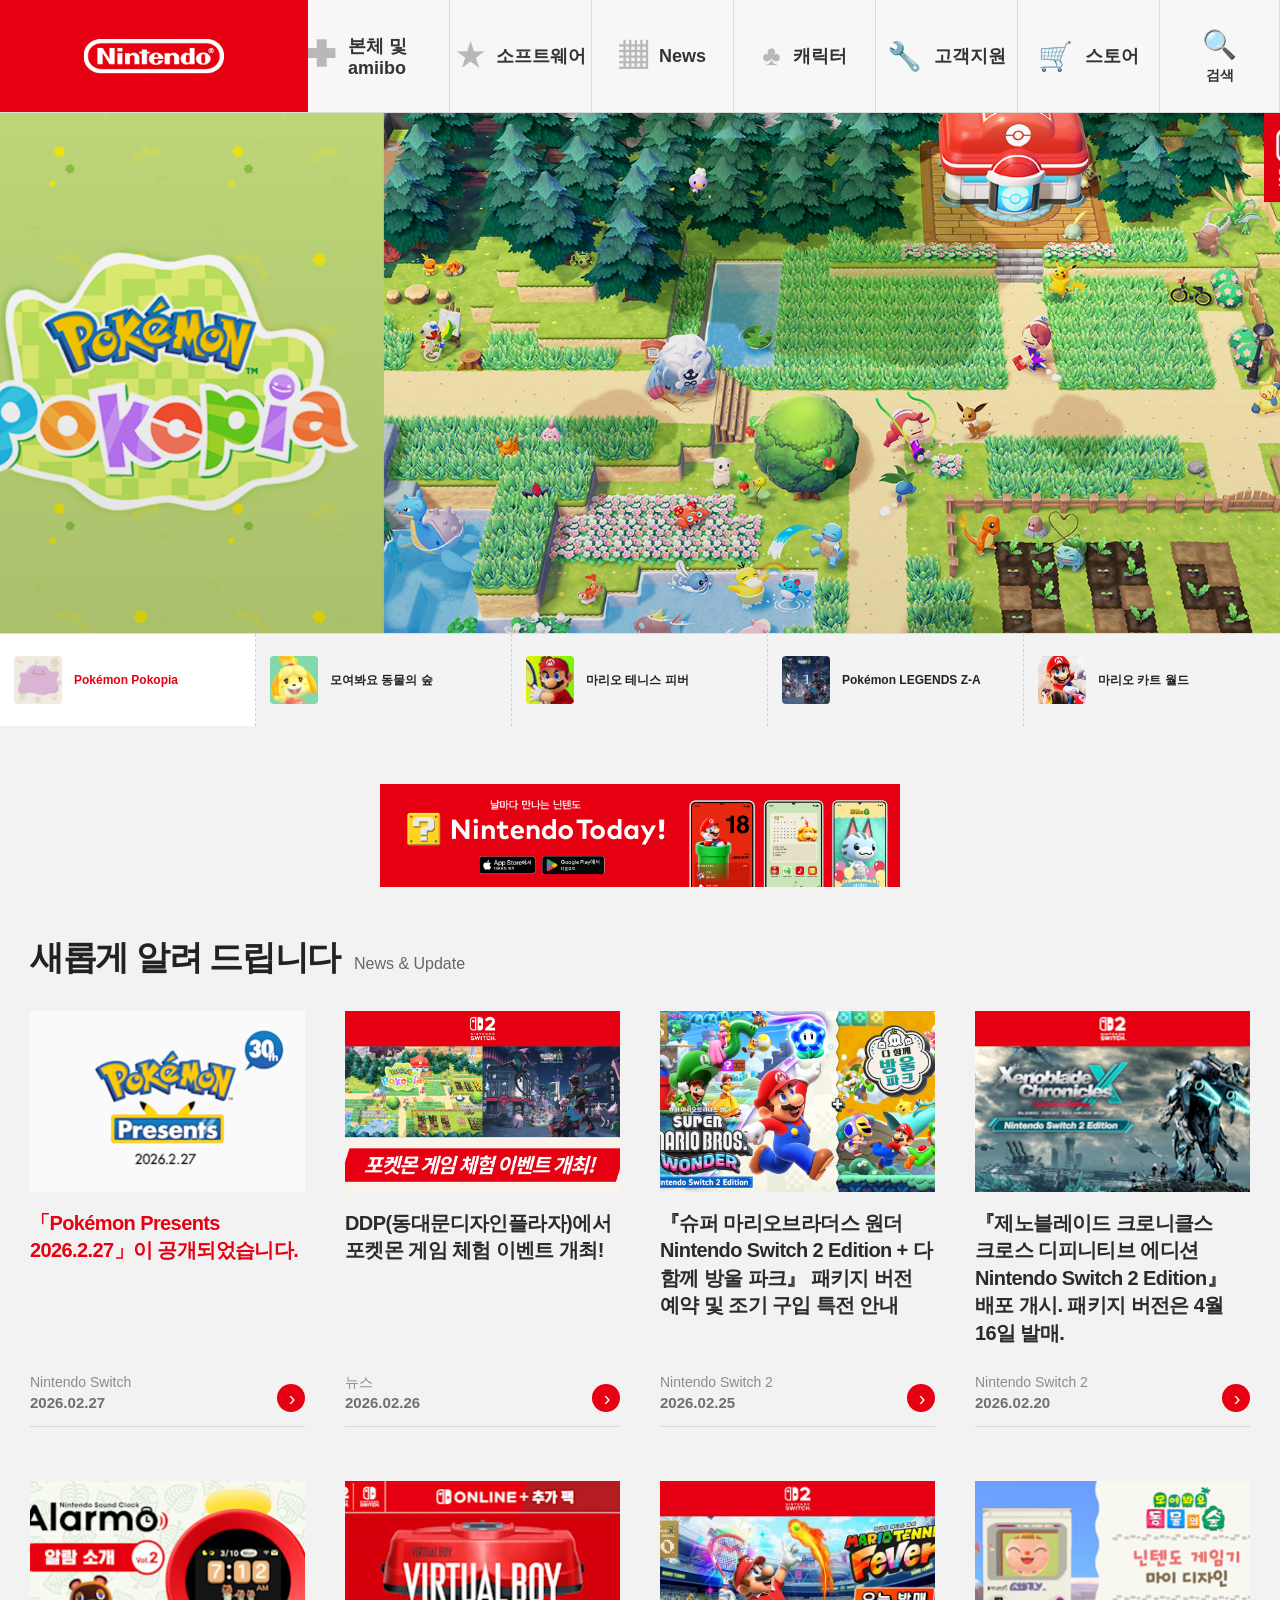
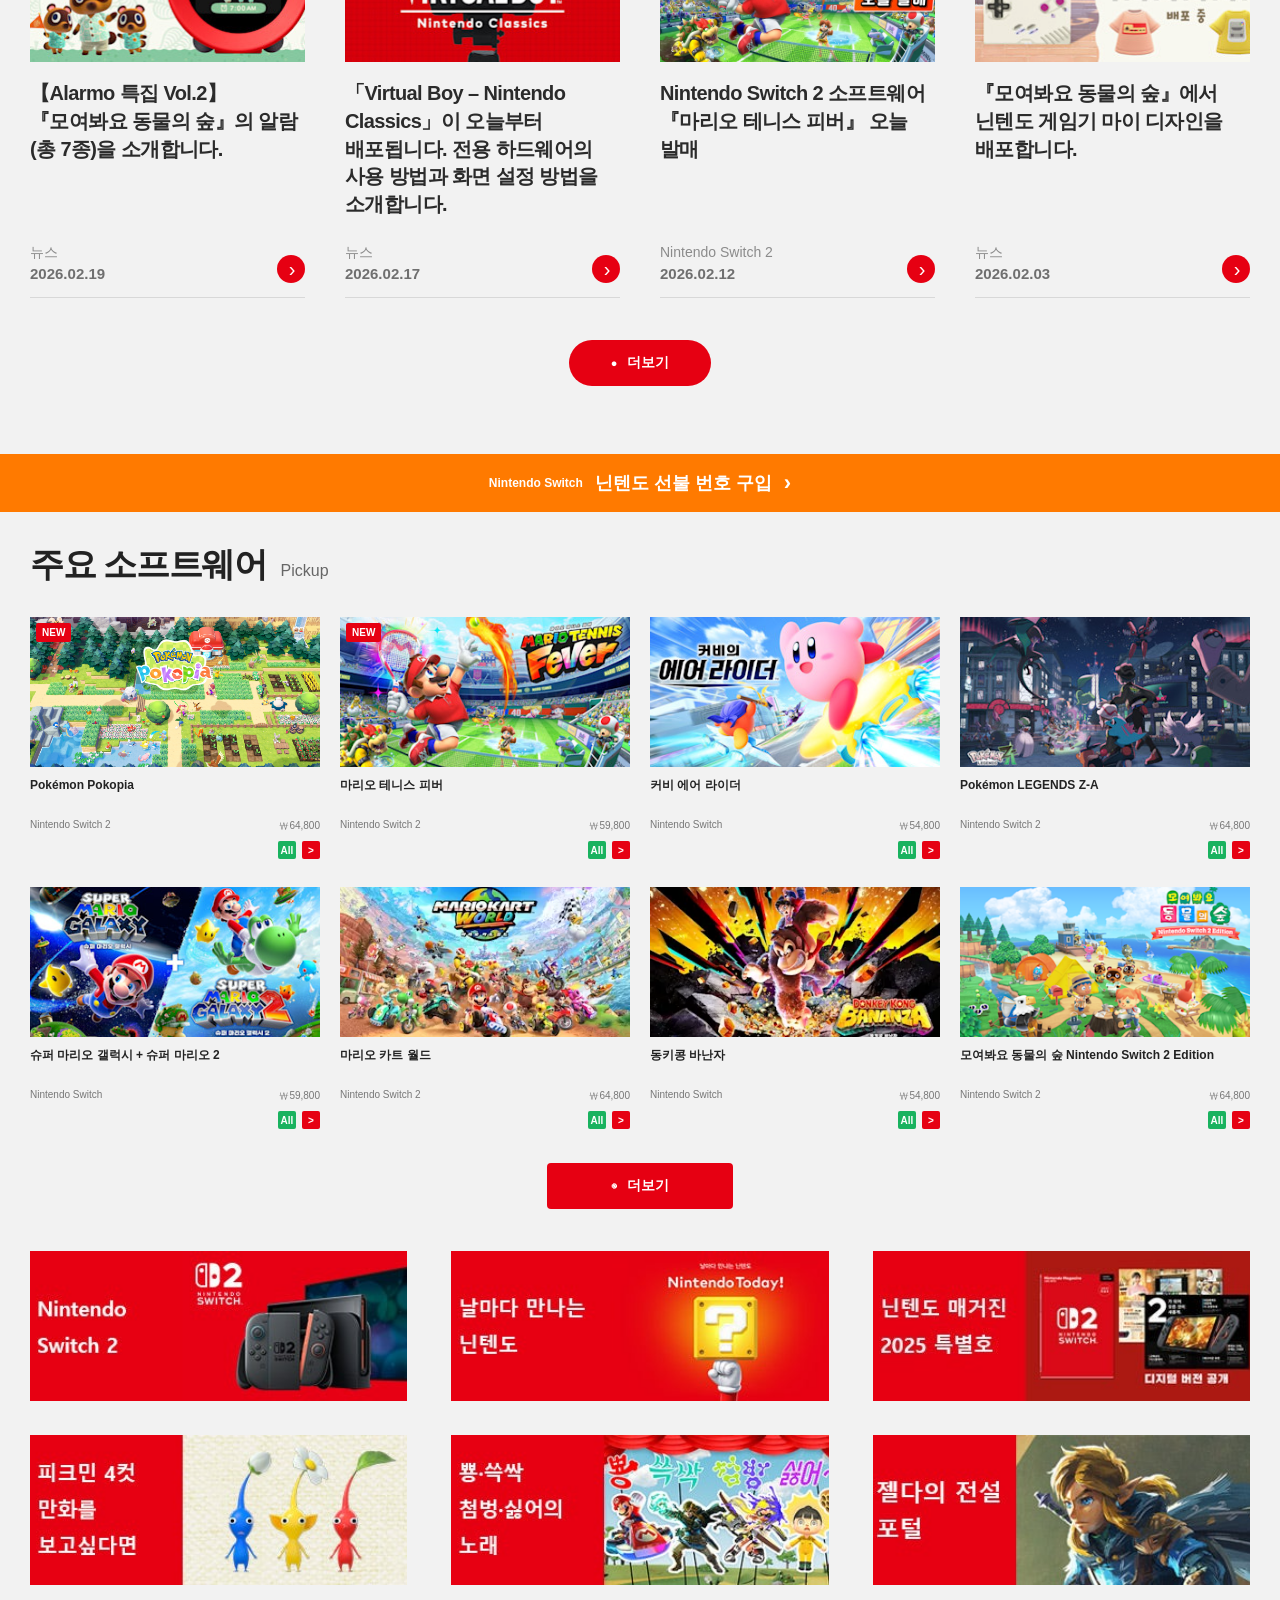
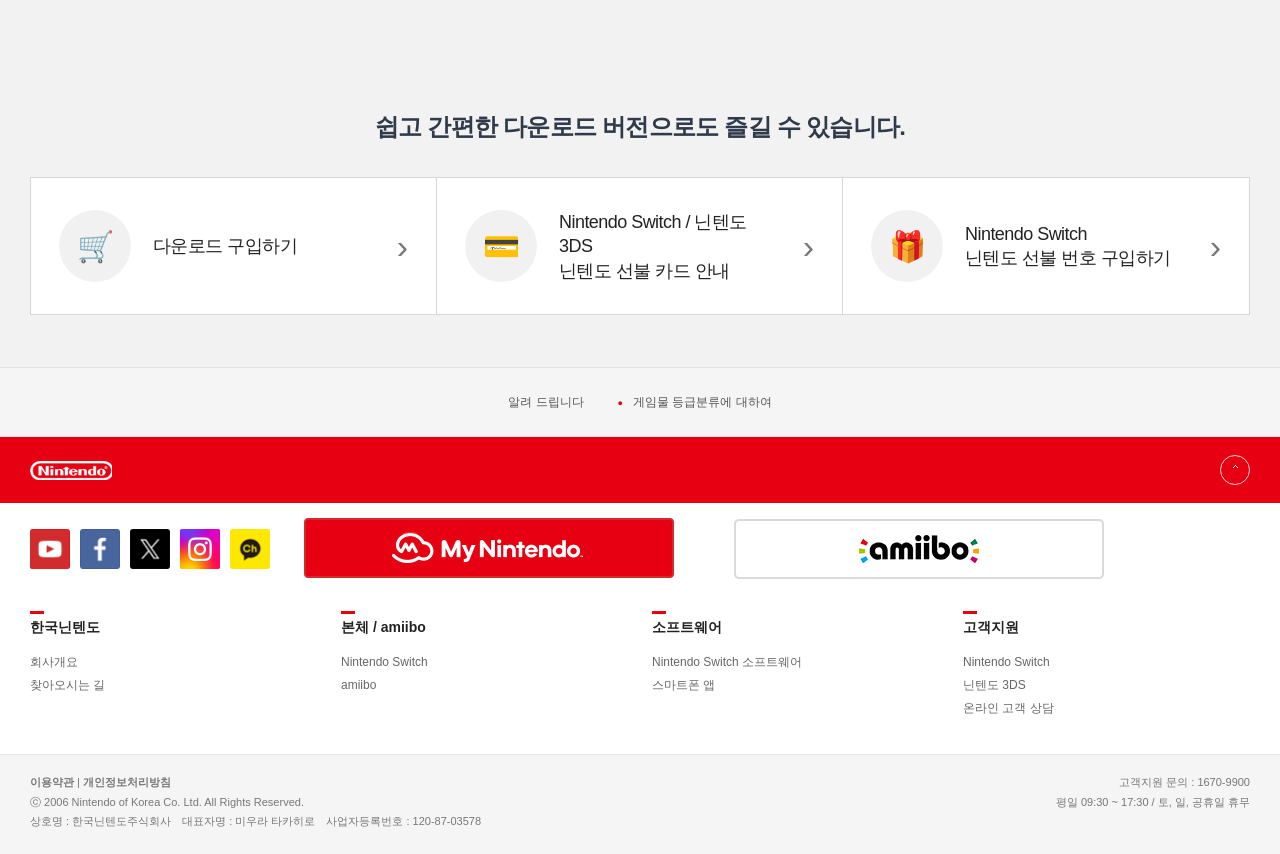
==== commit d3a0016b: "3 3" ====
--- a/index.html
+++ b/index.html
@@ -5,7 +5,7 @@
   <meta name="viewport" content="width=device-width, initial-scale=1.0" />
 
   <title>Nintendo Clone</title>
-  <link rel="icon" href="/클론 웹 사이트 만들기/Nintendo_images/favicon.png" type="image/png" />
+  <link rel="icon" href="./Nintendo_images/favicon.png" type="image/png" />
   <link rel="stylesheet" href="style.css" />
 </head>
 
@@ -17,7 +17,7 @@
   <div class="mobile-header">
     <div class="mobile-header-top">
       <a href="#" class="mobile-logo" aria-label="Nintendo 홈">
-        <img src="/클론 웹 사이트 만들기/Nintendo_images/imgi_112_top.png" alt="Nintendo 로고" />
+        <img src="./Nintendo_images/imgi_112_top.png" alt="Nintendo 로고" />
       </a>
 
       <div class="mobile-header-actions">
@@ -58,7 +58,7 @@
   <header class="header">
     <div class="header-top">
       <a href="#" class="logo-area" aria-label="Nintendo 홈">
-        <img src="/클론 웹 사이트 만들기/Nintendo_images/imgi_112_top.png" alt="Nintendo 로고" />
+        <img src="./Nintendo_images/imgi_112_top.png" alt="Nintendo 로고" />
       </a>
 
       <nav class="gnb" aria-label="주요 메뉴">
@@ -74,34 +74,34 @@
             <div class="mega-inner console-panel">
               <div class="console-top">
                 <a href="#" class="console-card big">
-                  <img src="/클론 웹 사이트 만들기/Nintendo_images/unnamed.jpg" alt="Nintendo Switch 2" />
+                  <img src="./Nintendo_images/unnamed.jpg" alt="Nintendo Switch 2" />
                   <p>Nintendo Switch 2</p>
                 </a>
 
                 <a href="#" class="console-card">
-                  <img src="/클론 웹 사이트 만들기/Nintendo_images/unnamed2.jpg" alt="Nintendo Switch" />
+                  <img src="./Nintendo_images/unnamed2.jpg" alt="Nintendo Switch" />
                   <p>Nintendo Switch</p>
                 </a>
               </div>
 
               <div class="console-links">
                 <a href="#" class="console-link">
-                  <img src="/클론 웹 사이트 만들기/Nintendo_images/imgi_5_img_amiibo.jpg" alt="amiibo" />
+                  <img src="./Nintendo_images/imgi_5_img_amiibo.jpg" alt="amiibo" />
                   <span>amiibo</span>
                 </a>
 
                 <a href="#" class="console-link">
-                  <img src="/클론 웹 사이트 만들기/Nintendo_images/imgi_6_img_gamewatch.jpg" alt="게임 & 워치" />
+                  <img src="./Nintendo_images/imgi_6_img_gamewatch.jpg" alt="게임 & 워치" />
                   <span>게임 & 워치 젤다의 전설</span>
                 </a>
 
                 <a href="#" class="console-link">
-                  <img src="/클론 웹 사이트 만들기/Nintendo_images/imgi_7_img_alarmo.jpg" alt="Alarmo" />
+                  <img src="./Nintendo_images/imgi_7_img_alarmo.jpg" alt="Alarmo" />
                   <span>닌텐도 사운드 클록 Alarmo</span>
                 </a>
 
                 <a href="#" class="console-link">
-                  <img src="/클론 웹 사이트 만들기/Nintendo_images/imgi_8_img_pokemongoplusplus.jpg" alt="Pokémon GO Plus+" />
+                  <img src="./Nintendo_images/imgi_8_img_pokemongoplusplus.jpg" alt="Pokémon GO Plus+" />
                   <span>Pokémon GO Plus+</span>
                 </a>
               </div>
@@ -125,35 +125,35 @@
             <div class="mega-inner software-panel">
               <div class="software-hero">
                 <div class="software-hero-left">
-                  <img src="/클론 웹 사이트 만들기/Nintendo_images/imgi_1_NS2_logo_pc.png" alt="Nintendo Switch 2 소프트웨어" />
+                  <img src="./Nintendo_images/imgi_1_NS2_logo_pc.png" alt="Nintendo Switch 2 소프트웨어" />
                 </div>
 
                 <div class="software-hero-right">
-                  <img src="/클론 웹 사이트 만들기/Nintendo_images/imgi_9_gheader-itemlist-img-software-switch2-01.jpg" alt="커비의 에어 라이더" />
-                  <img src="/클론 웹 사이트 만들기/Nintendo_images/imgi_10_gheader-itemlist-img-software-switch2-02.jpg" alt="포켓몬" />
-                  <img src="/클론 웹 사이트 만들기/Nintendo_images/imgi_11_gheader-itemlist-img-software-switch2-03.jpg" alt="동키콩 바난자" />
+                  <img src="./Nintendo_images/imgi_9_gheader-itemlist-img-software-switch2-01.jpg" alt="커비의 에어 라이더" />
+                  <img src="./Nintendo_images/imgi_10_gheader-itemlist-img-software-switch2-02.jpg" alt="포켓몬" />
+                  <img src="./Nintendo_images/imgi_11_gheader-itemlist-img-software-switch2-03.jpg" alt="동키콩 바난자" />
                 </div>
               </div>
 
               <div class="software-bottom">
                 <div class="software-bottom-left">
                   <a href="#" class="software-feature software-feature-main">
-                    <img src="/클론 웹 사이트 만들기/Nintendo_images/imgi_79_default.png" alt="Nintendo Switch 소프트웨어" />
+                    <img src="./Nintendo_images/imgi_79_default.png" alt="Nintendo Switch 소프트웨어" />
 
                     <div class="software-feature-text">
                       <strong>Nintendo Switch 소프트웨어</strong>
                     </div>
 
                     <div class="software-feature-thumbs">
-                      <img src="/클론 웹 사이트 만들기/Nintendo_images/imgi_12_gheader-itemlist-img-switch-01.png" alt="게임 1" />
-                      <img src="/클론 웹 사이트 만들기/Nintendo_images/imgi_13_gheader-itemlist-img-switch-02.png" alt="게임 2" />
-                      <img src="/클론 웹 사이트 만들기/Nintendo_images/imgi_14_gheader-itemlist-img-switch-03.png" alt="게임 3" />
+                      <img src="./Nintendo_images/imgi_12_gheader-itemlist-img-switch-01.png" alt="게임 1" />
+                      <img src="./Nintendo_images/imgi_13_gheader-itemlist-img-switch-02.png" alt="게임 2" />
+                      <img src="./Nintendo_images/imgi_14_gheader-itemlist-img-switch-03.png" alt="게임 3" />
                     </div>
                   </a>
 
                   <div class="software-online-row">
                     <a href="#" class="online-banner">
-                      <img src="/클론 웹 사이트 만들기/Nintendo_images/imgi_32_img-support-04.png" alt="Nintendo Switch Online" />
+                      <img src="./Nintendo_images/imgi_32_img-support-04.png" alt="Nintendo Switch Online" />
                     </a>
 
                     <div class="online-text">
@@ -171,10 +171,10 @@
                 <div class="software-bottom-right">
                   <a href="#" class="software-feature software-feature-app">
                     <div class="app-icons">
-                      <img src="/클론 웹 사이트 만들기/Nintendo_images/imgi_15_gheader-itemlist-img-software-mobile-01.png" alt="앱 1" />
-                      <img src="/클론 웹 사이트 만들기/Nintendo_images/imgi_16_gheader-itemlist-img-software-mobile-02.png" alt="앱 2" />
-                      <img src="/클론 웹 사이트 만들기/Nintendo_images/imgi_17_gheader-itemlist-img-software-mobile-03.png" alt="앱 3" />
-                      <img src="/클론 웹 사이트 만들기/Nintendo_images/imgi_18_gheader-itemlist-img-software-mobile-04.png" alt="앱 4" />
+                      <img src="./Nintendo_images/imgi_15_gheader-itemlist-img-software-mobile-01.png" alt="앱 1" />
+                      <img src="./Nintendo_images/imgi_16_gheader-itemlist-img-software-mobile-02.png" alt="앱 2" />
+                      <img src="./Nintendo_images/imgi_17_gheader-itemlist-img-software-mobile-03.png" alt="앱 3" />
+                      <img src="./Nintendo_images/imgi_18_gheader-itemlist-img-software-mobile-04.png" alt="앱 4" />
                     </div>
 
                     <div class="software-feature-text center">
@@ -184,12 +184,12 @@
 
                   <div class="software-app-links">
                     <a href="#" class="app-link-card">
-                      <img src="/클론 웹 사이트 만들기/Nintendo_images/imgi_19_gheader-itemlist-img-software-app.png" alt="Nintendo Switch App" />
+                      <img src="./Nintendo_images/imgi_19_gheader-itemlist-img-software-app.png" alt="Nintendo Switch App" />
                       <strong>Nintendo Switch App</strong>
                     </a>
 
                     <a href="#" class="app-link-card">
-                      <img src="/클론 웹 사이트 만들기/Nintendo_images/imgi_20_gheader-itemlist-img-software-parents.png" alt="Nintendo Switch Parental Controls" />
+                      <img src="./Nintendo_images/imgi_20_gheader-itemlist-img-software-parents.png" alt="Nintendo Switch Parental Controls" />
                       <strong>Nintendo Switch Parental Controls</strong>
                     </a>
                   </div>
@@ -210,31 +210,31 @@
             <div class="mega-inner news-panel">
               <div class="news-rank-grid">
                 <a href="#" class="news-rank-card">
-                  <img src="/클론 웹 사이트 만들기/Nintendo_images/imgi_80_MV_16x9.png" alt="" />
+                  <img src="./Nintendo_images/imgi_80_MV_16x9.png" alt="" />
                   <p>『Pokémon Pokopia』 패키지 버전 예약 판매 일정 및 구입 특전 안내</p>
                   <span>뉴스 <br />2026.01.14</span>
                 </a>
 
                 <a href="#" class="news-rank-card">
-                  <img src="/클론 웹 사이트 만들기/Nintendo_images/imgi_81_01_ë__ë__.png" alt="" />
+                  <img src="./Nintendo_images/imgi_81_01_ë__ë__.png" alt="" />
                   <p>DDP(동대문디자인플라자)에서 포켓몬 게임 체험 이벤트 개최!</p>
                   <span>뉴스 <br />2026.02.26</span>
                 </a>
 
                 <a href="#" class="news-rank-card">
-                  <img src="/클론 웹 사이트 만들기/Nintendo_images/imgi_82_ë__í__ê__ë__ì__í__í___1920x1080.png" alt="" />
+                  <img src="./Nintendo_images/imgi_82_ë__í__ê__ë__ì__í__í___1920x1080.png" alt="" />
                   <p>『슈퍼 마리오브라더스 원더 Nintendo Switch 2 Edition + 다 함께 방울 파크』 패키지 버전 예약 및 조기 구입 특전 안내</p>
                   <span>Nintendo Switch 2 | 뉴스 <br />2026.02.25</span>
                 </a>
 
                 <a href="#" class="news-rank-card">
-                  <img src="/클론 웹 사이트 만들기/Nintendo_images/imgi_83_topics_Alarmo_vol2_820_461.png" alt="" />
+                  <img src="./Nintendo_images/imgi_83_topics_Alarmo_vol2_820_461.png" alt="" />
                   <p>【Alarmo 특집 Vol.2】 『모여봐요 동물의 숲』의 알람(총 7종)을 소개합니다.</p>
                   <span>뉴스 <br />2026.02.19</span>
                 </a>
 
                 <a href="#" class="news-rank-card">
-                  <img src="/클론 웹 사이트 만들기/Nintendo_images/imgi_84_topics_VB_1280_720_topics.png" alt="" />
+                  <img src="./Nintendo_images/imgi_84_topics_VB_1280_720_topics.png" alt="" />
                   <p>「Virtual Boy – Nintendo Classics」이 오늘부터 배포됩니다. 전용 하드웨어의 사용 방법과 화면 설정 방법을 소개합니다.</p>
                   <span>뉴스 <br />2026.02.17</span>
                 </a>
@@ -258,27 +258,27 @@
             <div class="mega-inner character-panel">
               <div class="character-grid">
                 <a href="#" class="character-card">
-                  <img src="/클론 웹 사이트 만들기/Nintendo_images/imgi_21_img-mario.png" alt="" />
+                  <img src="./Nintendo_images/imgi_21_img-mario.png" alt="" />
                   <p>마리오</p>
                 </a>
 
                 <a href="#" class="character-card">
-                  <img src="/클론 웹 사이트 만들기/Nintendo_images/imgi_22_img-zelda.png" alt="" />
+                  <img src="./Nintendo_images/imgi_22_img-zelda.png" alt="" />
                   <p>젤다의 전설</p>
                 </a>
 
                 <a href="#" class="character-card">
-                  <img src="/클론 웹 사이트 만들기/Nintendo_images/imgi_23_img-kirby.png" alt="" />
+                  <img src="./Nintendo_images/imgi_23_img-kirby.png" alt="" />
                   <p>별의 커비</p>
                 </a>
 
                 <a href="#" class="character-card">
-                  <img src="/클론 웹 사이트 만들기/Nintendo_images/imgi_24_img-splatoon.png" alt="" />
+                  <img src="./Nintendo_images/imgi_24_img-splatoon.png" alt="" />
                   <p>스플래툰</p>
                 </a>
 
                 <a href="#" class="character-card">
-                  <img src="/클론 웹 사이트 만들기/Nintendo_images/imgi_25_img-pikmin.png" alt="" />
+                  <img src="./Nintendo_images/imgi_25_img-pikmin.png" alt="" />
                   <p>피크민</p>
                 </a>
               </div>
@@ -286,7 +286,7 @@
               <div class="related-box">
                 <h4>관련 페이지</h4>
                 <a href="#" class="related-card">
-                  <img src="/클론 웹 사이트 만들기/Nintendo_images/imgi_26_gheader-banner-01.png" alt="" />
+                  <img src="./Nintendo_images/imgi_26_gheader-banner-01.png" alt="" />
                   <div>
                     <span>노래</span>
                     <strong>뽕-쑥싹·챰뽕!싫어</strong>
@@ -308,42 +308,42 @@
             <div class="mega-inner support-panel">
               <div class="support-grid">
                 <a href="#" class="support-item">
-                  <img src="/클론 웹 사이트 만들기/Nintendo_images/imgi_19_gheader-itemlist-img-software-app.png" alt="" />
+                  <img src="./Nintendo_images/imgi_19_gheader-itemlist-img-software-app.png" alt="" />
                   <span>Nintendo Switch 2 고객지원</span>
                 </a>
 
                 <a href="#" class="support-item">
-                  <img src="/클론 웹 사이트 만들기/Nintendo_images/imgi_28_img-support-01.gif" alt="" />
+                  <img src="./Nintendo_images/imgi_28_img-support-01.gif" alt="" />
                   <span>Nintendo Switch 고객지원</span>
                 </a>
 
                 <a href="#" class="support-item">
-                  <img src="/클론 웹 사이트 만들기/Nintendo_images/imgi_29_img-support-08.gif" alt="" />
+                  <img src="./Nintendo_images/imgi_29_img-support-08.gif" alt="" />
                   <span>자주 묻는 질문</span>
                 </a>
 
                 <a href="#" class="support-item">
-                  <img src="/클론 웹 사이트 만들기/Nintendo_images/imgi_30_img-support-06.gif" alt="" />
+                  <img src="./Nintendo_images/imgi_30_img-support-06.gif" alt="" />
                   <span>온라인 수리접수</span>
                 </a>
 
                 <a href="#" class="support-item">
-                  <img src="/클론 웹 사이트 만들기/Nintendo_images/imgi_31_img-support-09.gif" alt="" />
+                  <img src="./Nintendo_images/imgi_31_img-support-09.gif" alt="" />
                   <span>온라인 고객 상담</span>
                 </a>
 
                 <a href="#" class="support-item">
-                  <img src="/클론 웹 사이트 만들기/Nintendo_images/imgi_32_img-support-04.png" alt="" />
+                  <img src="./Nintendo_images/imgi_32_img-support-04.png" alt="" />
                   <span>Nintendo Switch Online 서포트</span>
                 </a>
 
                 <a href="#" class="support-item">
-                  <img src="/클론 웹 사이트 만들기/Nintendo_images/imgi_33_img-support-05.gif" alt="" />
+                  <img src="./Nintendo_images/imgi_33_img-support-05.gif" alt="" />
                   <span>네트워크 장애 발생 상황</span>
                 </a>
 
                 <a href="#" class="support-item">
-                  <img src="/클론 웹 사이트 만들기/Nintendo_images/imgi_34_img-support-07.gif" alt="" />
+                  <img src="./Nintendo_images/imgi_34_img-support-07.gif" alt="" />
                   <span>닌텐도 e숍</span>
                 </a>
               </div>
@@ -387,27 +387,27 @@
       <div class="slider">
         <div class="slides">
           <article class="slide">
-            <img src="/클론 웹 사이트 만들기/Nintendo_images/imgi_36_1920x700__1_.png" alt="슬라이드 1" />
+            <img src="./Nintendo_images/imgi_36_1920x700__1_.png" alt="슬라이드 1" />
             <div class="slide-overlay"></div>
           </article>
 
           <article class="slide">
-            <img src="/클론 웹 사이트 만들기/Nintendo_images/imgi_37_PC.png" alt="슬라이드 2" />
+            <img src="./Nintendo_images/imgi_37_PC.png" alt="슬라이드 2" />
             <div class="slide-overlay"></div>
           </article>
 
           <article class="slide">
-            <img src="/클론 웹 사이트 만들기/Nintendo_images/imgi_38_ë__ë__ì__í__ë__ì__í__ë___1920.jpg" alt="슬라이드 3" />
+            <img src="./Nintendo_images/imgi_38_ë__ë__ì__í__ë__ì__í__ë___1920.jpg" alt="슬라이드 3" />
             <div class="slide-overlay"></div>
           </article>
 
           <article class="slide">
-            <img src="/클론 웹 사이트 만들기/Nintendo_images/imgi_39_PokemonZ-A_1920x700.jpg" alt="슬라이드 4" />
+            <img src="./Nintendo_images/imgi_39_PokemonZ-A_1920x700.jpg" alt="슬라이드 4" />
             <div class="slide-overlay"></div>
           </article>
 
           <article class="slide">
-            <img src="/클론 웹 사이트 만들기/Nintendo_images/imgi_35_마리오_1920.jpg" alt="슬라이드 5" />
+            <img src="./Nintendo_images/imgi_35_마리오_1920.jpg" alt="슬라이드 5" />
             <div class="slide-overlay"></div>
           </article>
         </div>
@@ -439,27 +439,27 @@
 
         <div class="controls">
           <label for="slide1" class="control-item">
-            <span class="thumb"><img src="/클론 웹 사이트 만들기/Nintendo_images/imgi_40_icon__1_.png" alt="슬라이드 1 썸네일" /></span>
+            <span class="thumb"><img src="./Nintendo_images/imgi_40_icon__1_.png" alt="슬라이드 1 썸네일" /></span>
             <span class="control-text">Pokémon Pokopia</span>
           </label>
 
           <label for="slide2" class="control-item">
-            <span class="thumb"><img src="/클론 웹 사이트 만들기/Nintendo_images/imgi_41_ë__ì__ë__ë___ì__ì__ì__.jpg" alt="슬라이드 2 썸네일" /></span>
+            <span class="thumb"><img src="./Nintendo_images/imgi_41_ë__ì__ë__ë___ì__ì__ì__.jpg" alt="슬라이드 2 썸네일" /></span>
             <span class="control-text">모여봐요 동물의 숲</span>
           </label>
 
           <label for="slide3" class="control-item">
-            <span class="thumb"><img src="/클론 웹 사이트 만들기/Nintendo_images/imgi_42_icon.jpg" alt="슬라이드 3 썸네일" /></span>
+            <span class="thumb"><img src="./Nintendo_images/imgi_42_icon.jpg" alt="슬라이드 3 썸네일" /></span>
             <span class="control-text">마리오 테니스 피버</span>
           </label>
 
           <label for="slide4" class="control-item">
-            <span class="thumb"><img src="/클론 웹 사이트 만들기/Nintendo_images/imgi_10_gheader-itemlist-img-software-switch2-02.jpg" alt="슬라이드 4 썸네일" /></span>
+            <span class="thumb"><img src="./Nintendo_images/imgi_10_gheader-itemlist-img-software-switch2-02.jpg" alt="슬라이드 4 썸네일" /></span>
             <span class="control-text">Pokémon LEGENDS Z-A</span>
           </label>
 
           <label for="slide5" class="control-item">
-            <span class="thumb"><img src="/클론 웹 사이트 만들기/Nintendo_images/imgi_44_switch2_mariokart-world_thumb.jpg" alt="슬라이드 5 썸네일" /></span>
+            <span class="thumb"><img src="./Nintendo_images/imgi_44_switch2_mariokart-world_thumb.jpg" alt="슬라이드 5 썸네일" /></span>
             <span class="control-text">마리오 카트 월드</span>
           </label>
         </div>
@@ -472,7 +472,7 @@
     <section class="top-ad">
       <div class="center-wrap">
         <a href="#" class="top-ad-img">
-          <img src="/클론 웹 사이트 만들기/Nintendo_images/imgi_45_today-bnr--pc.png" alt="Nintendo Today 배너" />
+          <img src="./Nintendo_images/imgi_45_today-bnr--pc.png" alt="Nintendo Today 배너" />
         </a>
       </div>
     </section>
@@ -489,7 +489,7 @@
 
         <div class="news-grid">
           <a class="news-card" href="#">
-            <div class="news-thumb"><img src="/클론 웹 사이트 만들기/Nintendo_images/imgi_115_1920.png" alt="뉴스 8" /></div>
+            <div class="news-thumb"><img src="./Nintendo_images/imgi_115_1920.png" alt="뉴스 8" /></div>
             <div class="news-body">
               <p class="news-title">「Pokémon Presents 2026.2.27」이 공개되었습니다.</p>
               <div class="news-meta">
@@ -501,7 +501,7 @@
           </a>
 
           <a class="news-card" href="#">
-            <div class="news-thumb"><img src="/클론 웹 사이트 만들기/Nintendo_images/imgi_81_01_ë__ë__.png" alt="뉴스 1" /></div>
+            <div class="news-thumb"><img src="./Nintendo_images/imgi_81_01_ë__ë__.png" alt="뉴스 1" /></div>
             <div class="news-body">
               <p class="news-title">DDP(동대문디자인플라자)에서 포켓몬 게임 체험 이벤트 개최!</p>
               <div class="news-meta">
@@ -513,7 +513,7 @@
           </a>
 
           <a class="news-card" href="#">
-            <div class="news-thumb"><img src="/클론 웹 사이트 만들기/Nintendo_images/imgi_82_ë__í__ê__ë__ì__í__í___1920x1080.png" alt="뉴스 2" /></div>
+            <div class="news-thumb"><img src="./Nintendo_images/imgi_82_ë__í__ê__ë__ì__í__í___1920x1080.png" alt="뉴스 2" /></div>
             <div class="news-body">
               <p class="news-title">『슈퍼 마리오브라더스 원더 Nintendo Switch 2 Edition + 다 함께 방울 파크』 패키지 버전 예약 및 조기 구입 특전 안내</p>
               <div class="news-meta">
@@ -525,7 +525,7 @@
           </a>
 
           <a class="news-card" href="#">
-            <div class="news-thumb"><img src="/클론 웹 사이트 만들기/Nintendo_images/imgi_116_topics_1280_720.png" alt="뉴스 3" /></div>
+            <div class="news-thumb"><img src="./Nintendo_images/imgi_116_topics_1280_720.png" alt="뉴스 3" /></div>
             <div class="news-body">
               <p class="news-title">『제노블레이드 크로니클스 크로스 디피니티브 에디션 Nintendo Switch 2 Edition』 배포 개시. 패키지 버전은 4월 16일 발매.</p>
               <div class="news-meta">
@@ -537,7 +537,7 @@
           </a>
 
           <a class="news-card" href="#">
-            <div class="news-thumb"><img src="/클론 웹 사이트 만들기/Nintendo_images/imgi_117_topics_Alarmo_vol2_820_461.png" alt="뉴스 4" /></div>
+            <div class="news-thumb"><img src="./Nintendo_images/imgi_117_topics_Alarmo_vol2_820_461.png" alt="뉴스 4" /></div>
             <div class="news-body">
               <p class="news-title">【Alarmo 특집 Vol.2】 『모여봐요 동물의 숲』의 알람(총 7종)을 소개합니다.</p>
               <div class="news-meta">
@@ -549,7 +549,7 @@
           </a>
 
           <a class="news-card" href="#">
-            <div class="news-thumb"><img src="/클론 웹 사이트 만들기/Nintendo_images/imgi_118_topics_VB_1280_720_topics.png" alt="뉴스 5" /></div>
+            <div class="news-thumb"><img src="./Nintendo_images/imgi_118_topics_VB_1280_720_topics.png" alt="뉴스 5" /></div>
             <div class="news-body">
               <p class="news-title">「Virtual Boy – Nintendo Classics」이 오늘부터 배포됩니다. 전용 하드웨어의 사용 방법과 화면 설정 방법을 소개합니다.</p>
               <div class="news-meta">
@@ -561,7 +561,7 @@
           </a>
 
           <a class="news-card" href="#">
-            <div class="news-thumb"><img src="/클론 웹 사이트 만들기/Nintendo_images/7.jpg" alt="뉴스 6" /></div>
+            <div class="news-thumb"><img src="./Nintendo_images/7.jpg" alt="뉴스 6" /></div>
             <div class="news-body">
               <p class="news-title">Nintendo Switch 2 소프트웨어 『마리오 테니스 피버』 오늘 발매</p>
               <div class="news-meta">
@@ -573,7 +573,7 @@
           </a>
 
           <a class="news-card" href="#">
-            <div class="news-thumb"><img src="/클론 웹 사이트 만들기/Nintendo_images/imgi_119_00000_HardDesign_1280_720_topics.png" alt="뉴스 7" /></div>
+            <div class="news-thumb"><img src="./Nintendo_images/imgi_119_00000_HardDesign_1280_720_topics.png" alt="뉴스 7" /></div>
             <div class="news-body">
               <p class="news-title">『모여봐요 동물의 숲』에서 닌텐도 게임기 마이 디자인을 배포합니다.</p>
               <div class="news-meta">
@@ -614,7 +614,7 @@
 
         <div class="pickup-grid">
           <a href="#" class="product-card">
-            <div class="product-thumb"><img src="/클론 웹 사이트 만들기/Nintendo_images/imgi_80_MV_16x9.png" alt="상품 1" /><span class="badge">NEW</span></div>
+            <div class="product-thumb"><img src="./Nintendo_images/imgi_80_MV_16x9.png" alt="상품 1" /><span class="badge">NEW</span></div>
             <div class="product-body">
               <p class="product-name">Pokémon Pokopia</p>
               <div class="product-info">
@@ -629,7 +629,7 @@
           </a>
 
           <a href="#" class="product-card">
-            <div class="product-thumb"><img src="/클론 웹 사이트 만들기/Nintendo_images/imgi_121_b0d72a1ded650de0b5e4a574a2ec621b9d5c01827082d58da63973f7caeae697.png" alt="상품 2" /><span class="badge">NEW</span></div>
+            <div class="product-thumb"><img src="./Nintendo_images/imgi_121_b0d72a1ded650de0b5e4a574a2ec621b9d5c01827082d58da63973f7caeae697.png" alt="상품 2" /><span class="badge">NEW</span></div>
             <div class="product-body">
               <p class="product-name">마리오 테니스 피버</p>
               <div class="product-info">
@@ -644,7 +644,7 @@
           </a>
 
           <a href="#" class="product-card">
-            <div class="product-thumb"><img src="/클론 웹 사이트 만들기/Nintendo_images/imgi_122_e2948fddfe595e38ba5bf477cbf378bcbeb584e36121896e1e7e032ed67b8fc0.png" alt="상품 3" /></div>
+            <div class="product-thumb"><img src="./Nintendo_images/imgi_122_e2948fddfe595e38ba5bf477cbf378bcbeb584e36121896e1e7e032ed67b8fc0.png" alt="상품 3" /></div>
             <div class="product-body">
               <p class="product-name">커비 에어 라이더</p>
               <div class="product-info">
@@ -659,7 +659,7 @@
           </a>
 
           <a href="#" class="product-card">
-            <div class="product-thumb"><img src="/클론 웹 사이트 만들기/Nintendo_images/imgi_123_298f080377131f2981b05d4ebf7dca5ae45c59f84bdf703f9e499392587db17c.png" alt="상품 4" /></div>
+            <div class="product-thumb"><img src="./Nintendo_images/imgi_123_298f080377131f2981b05d4ebf7dca5ae45c59f84bdf703f9e499392587db17c.png" alt="상품 4" /></div>
             <div class="product-body">
               <p class="product-name">Pokémon LEGENDS Z-A</p>
               <div class="product-info">
@@ -674,7 +674,7 @@
           </a>
 
           <a href="#" class="product-card">
-            <div class="product-thumb"><img src="/클론 웹 사이트 만들기/Nintendo_images/imgi_124_fa30f221e24ff611c8f222d1e4ad92089494f297f2341ca1e97c5e5d5c984b82.png" alt="상품 5" /></div>
+            <div class="product-thumb"><img src="./Nintendo_images/imgi_124_fa30f221e24ff611c8f222d1e4ad92089494f297f2341ca1e97c5e5d5c984b82.png" alt="상품 5" /></div>
             <div class="product-body">
               <p class="product-name">슈퍼 마리오 갤럭시 + 슈퍼 마리오 2</p>
               <div class="product-info">
@@ -689,7 +689,7 @@
           </a>
 
           <a href="#" class="product-card">
-            <div class="product-thumb"><img src="/클론 웹 사이트 만들기/Nintendo_images/imgi_101_ì__í___ë__ì__ë__ì__ì__.png" alt="상품 6" /></div>
+            <div class="product-thumb"><img src="./Nintendo_images/imgi_101_ì__í___ë__ì__ë__ì__ì__.png" alt="상품 6" /></div>
             <div class="product-body">
               <p class="product-name">마리오 카트 월드</p>
               <div class="product-info">
@@ -704,7 +704,7 @@
           </a>
 
           <a href="#" class="product-card">
-            <div class="product-thumb"><img src="/클론 웹 사이트 만들기/Nintendo_images/imgi_102_ë__ë__ì__.png" alt="상품 7" /></div>
+            <div class="product-thumb"><img src="./Nintendo_images/imgi_102_ë__ë__ì__.png" alt="상품 7" /></div>
             <div class="product-body">
               <p class="product-name">동키콩 바난자</p>
               <div class="product-info">
@@ -719,7 +719,7 @@
           </a>
 
           <a href="#" class="product-card">
-            <div class="product-thumb"><img src="/클론 웹 사이트 만들기/Nintendo_images/imgi_103_ëª_ì__ë__ì___ë__ë__ì___ì___NIntendo_Switch_2_Edition_1920x1080.png" alt="상품 8" /></div>
+            <div class="product-thumb"><img src="./Nintendo_images/imgi_103_ëª_ì__ë__ì___ë__ë__ì___ì___NIntendo_Switch_2_Edition_1920x1080.png" alt="상품 8" /></div>
             <div class="product-body">
               <p class="product-name">모여봐요 동물의 숲 Nintendo Switch 2 Edition</p>
               <div class="product-info">
@@ -742,25 +742,25 @@
         <div class="promo-tiles">
           <a class="promo-tile red" href="#">
 
-            <img src="/클론 웹 사이트 만들기/Nintendo_images/imgi_104_banner_main_bottom01.png" alt="Nintendo Switch 2" />
+            <img src="./Nintendo_images/imgi_104_banner_main_bottom01.png" alt="Nintendo Switch 2" />
           </a>
           <a class="promo-tile red" href="#">
-            <img src="/클론 웹 사이트 만들기/Nintendo_images/imgi_105_banner_main_bottom02.png" alt="날마다 만나는 닌텐도" />
+            <img src="./Nintendo_images/imgi_105_banner_main_bottom02.png" alt="날마다 만나는 닌텐도" />
           </a>
           <a class="promo-tile red" href="#">
-            <img src="/클론 웹 사이트 만들기/Nintendo_images/imgi_106_banner_main_bottom03.png" alt="닌텐도 매거진" />
+            <img src="./Nintendo_images/imgi_106_banner_main_bottom03.png" alt="닌텐도 매거진" />
           </a>
 
           <a class="promo-tile red" href="#">
-            <img src="/클론 웹 사이트 만들기/Nintendo_images/imgi_107_banner_main_bottom04.png" alt="피크민 4컷" />
+            <img src="./Nintendo_images/imgi_107_banner_main_bottom04.png" alt="피크민 4컷" />
           </a>
 
           <a class="promo-tile red" href="#">
-            <img src="/클론 웹 사이트 만들기/Nintendo_images/imgi_108_banner_main_bottom05.png" alt="프로모션 5" />
+            <img src="./Nintendo_images/imgi_108_banner_main_bottom05.png" alt="프로모션 5" />
           </a>
 
           <a class="promo-tile red" href="#">
-            <img src="/클론 웹 사이트 만들기/Nintendo_images/imgi_109_banner_main_bottom06.png" alt="젤다의 전설 포털" />
+            <img src="./Nintendo_images/imgi_109_banner_main_bottom06.png" alt="젤다의 전설 포털" />
           </a>
         </div>
       </div>
@@ -813,7 +813,7 @@
   <section class="brand-bar">
     <div class="center-wrap narrow-wrap brand-bar-inner">
       <a href="#" class="brand-logo">
-        <img src="/클론 웹 사이트 만들기/Nintendo_images/imgi_112_top222.png" alt="Nintendo" />
+        <img src="./Nintendo_images/imgi_112_top222.png" alt="Nintendo" />
       </a>
       <a href="#" class="to-top" aria-label="맨 위로 이동">⌃</a>
     </div>
@@ -826,26 +826,26 @@
     <div class="center-wrap narrow-wrap">
       <div class="social-row">
         <a href="#" class="social-btn youtube">
-          <img src="/클론 웹 사이트 만들기/Nintendo_images/imgi_113_bottom1111.png" alt="Nintendo" />
+          <img src="./Nintendo_images/imgi_113_bottom1111.png" alt="Nintendo" />
         </a>
         <a href="#" class="social-btn facebook">
-          <img src="/클론 웹 사이트 만들기/Nintendo_images/imgi_113_bottom222.png" alt="Nintendo" />
+          <img src="./Nintendo_images/imgi_113_bottom222.png" alt="Nintendo" />
         </a>
         <a href="#" class="social-btn x">
-          <img src="/클론 웹 사이트 만들기/Nintendo_images/imgi_113_bottom3333.png" alt="Nintendo" />
+          <img src="./Nintendo_images/imgi_113_bottom3333.png" alt="Nintendo" />
         </a>
         <a href="#" class="social-btn insta">
-          <img src="/클론 웹 사이트 만들기/Nintendo_images/imgi_49_icon_instagram.png" alt="Nintendo" />
+          <img src="./Nintendo_images/imgi_49_icon_instagram.png" alt="Nintendo" />
         </a>
         <a href="#" class="social-btn kakao">
-          <img src="/클론 웹 사이트 만들기/Nintendo_images/imgi_113_bottom66665png.png" alt="Nintendo" />
+          <img src="./Nintendo_images/imgi_113_bottom66665png.png" alt="Nintendo" />
         </a>
 
         <a href="#" class="wide-banner mynintendo">
-          <img src="/클론 웹 사이트 만들기/Nintendo_images/imgi_113_bottdadadaom.png" alt="Nintendo" />
+          <img src="./Nintendo_images/imgi_113_bottdadadaom.png" alt="Nintendo" />
         </a>
         <a href="#" class="wide-banner amiibo">
-          <img src="/클론 웹 사이트 만들기/Nintendo_images/imgi_114_btn_footer_amiibo.png" alt="Nintendo" />
+          <img src="./Nintendo_images/imgi_114_btn_footer_amiibo.png" alt="Nintendo" />
         </a>
       </div>
 
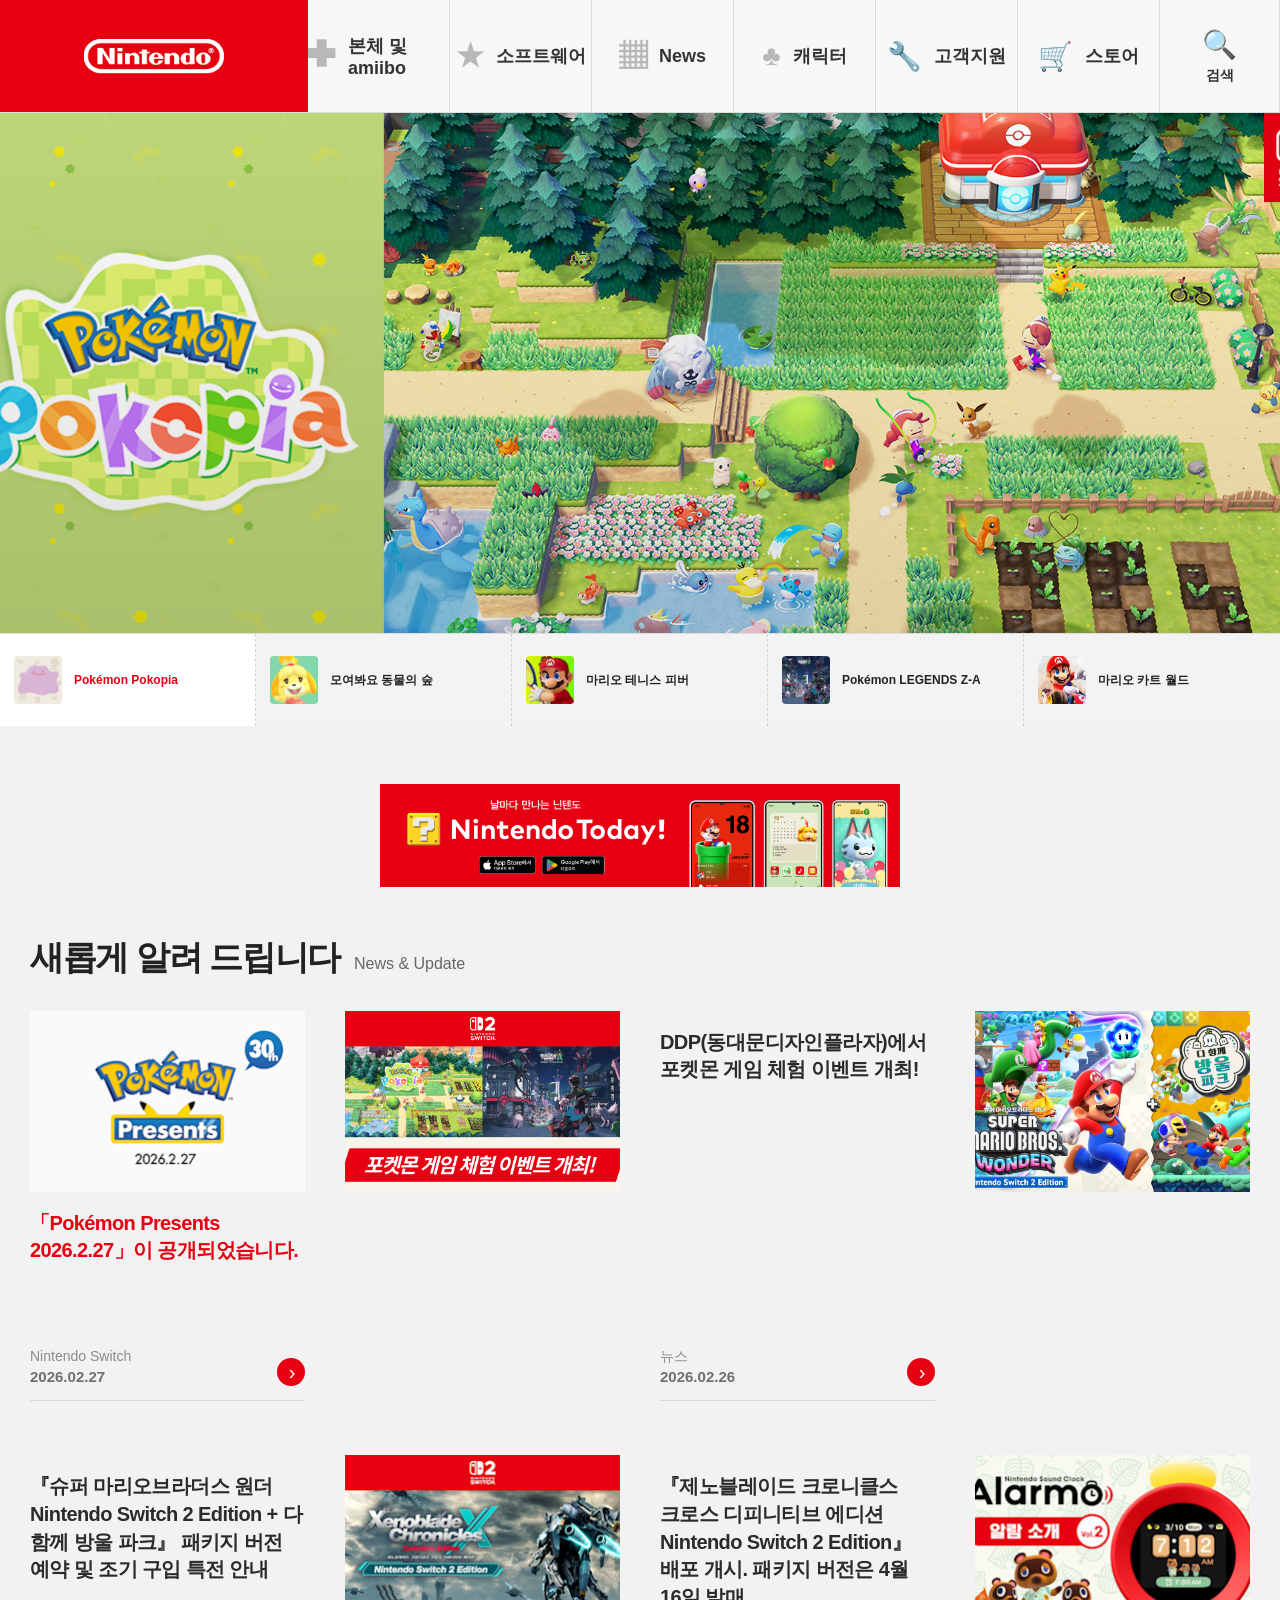
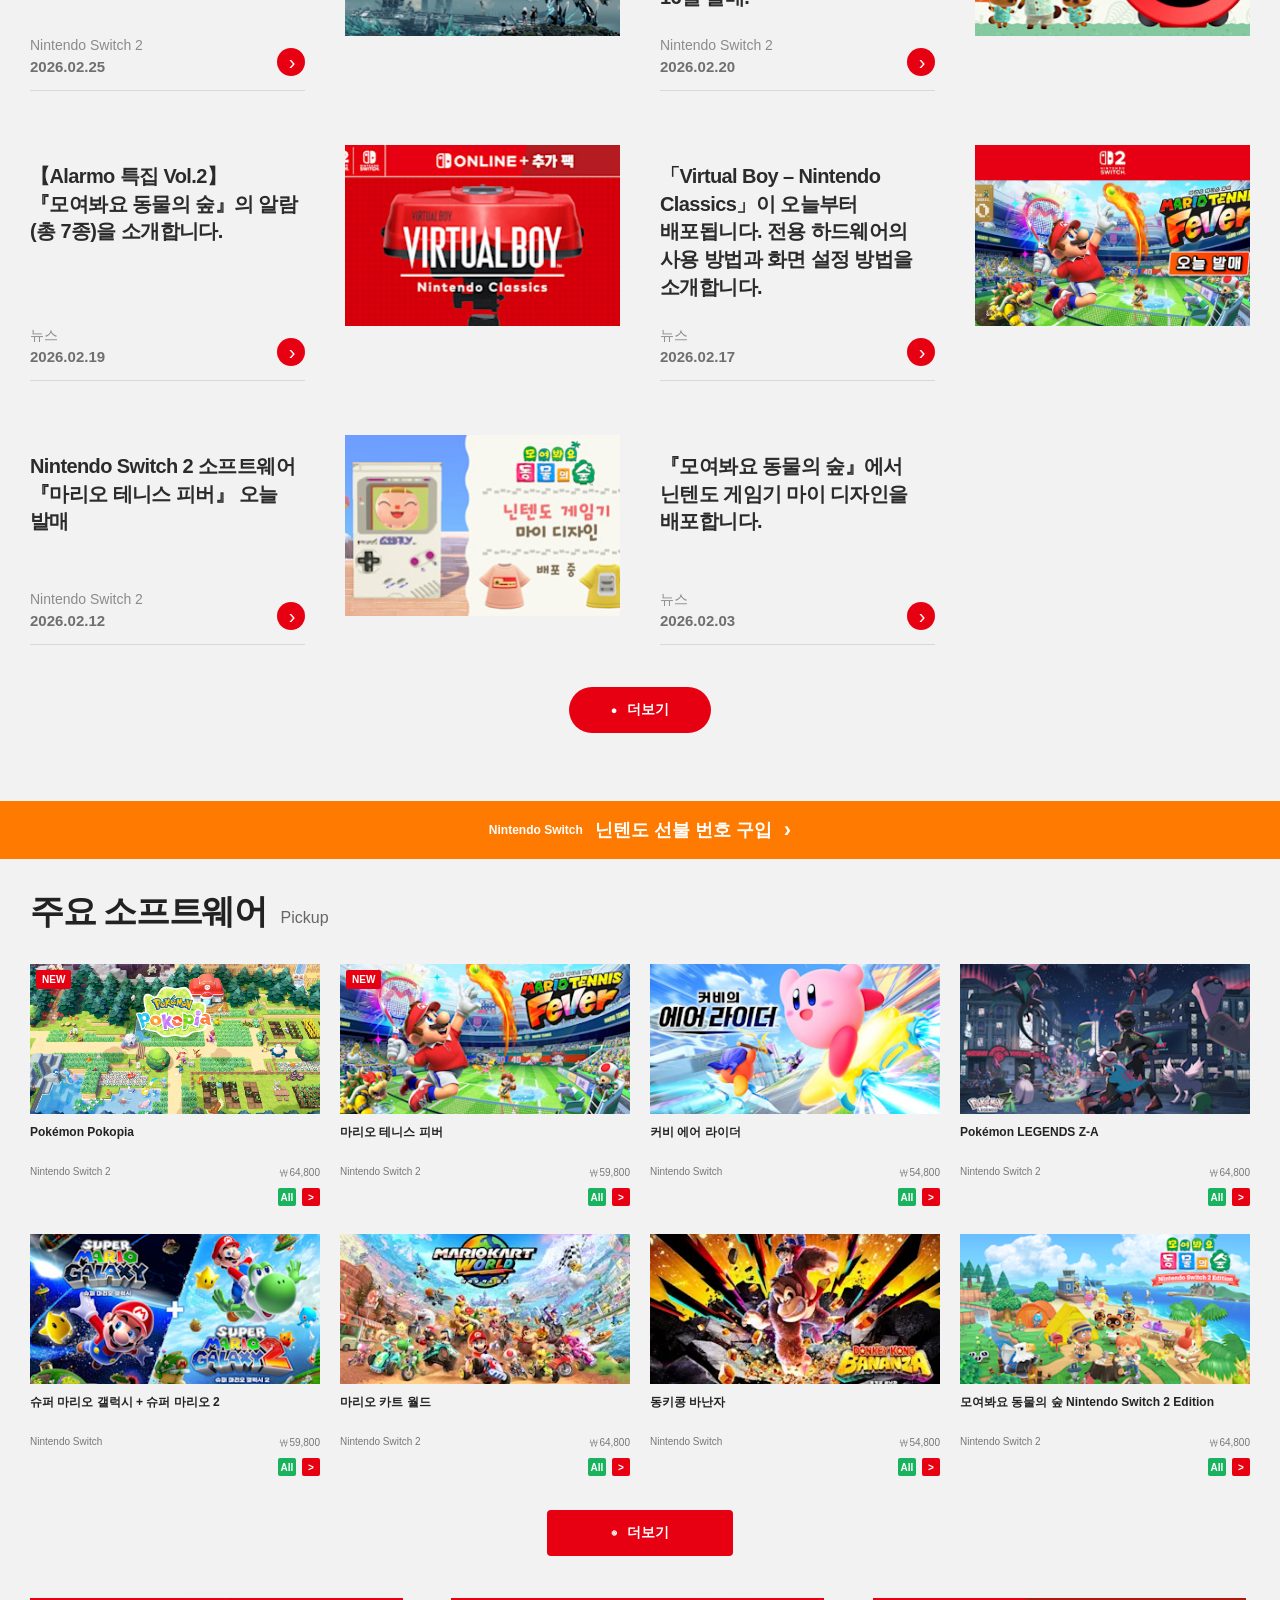
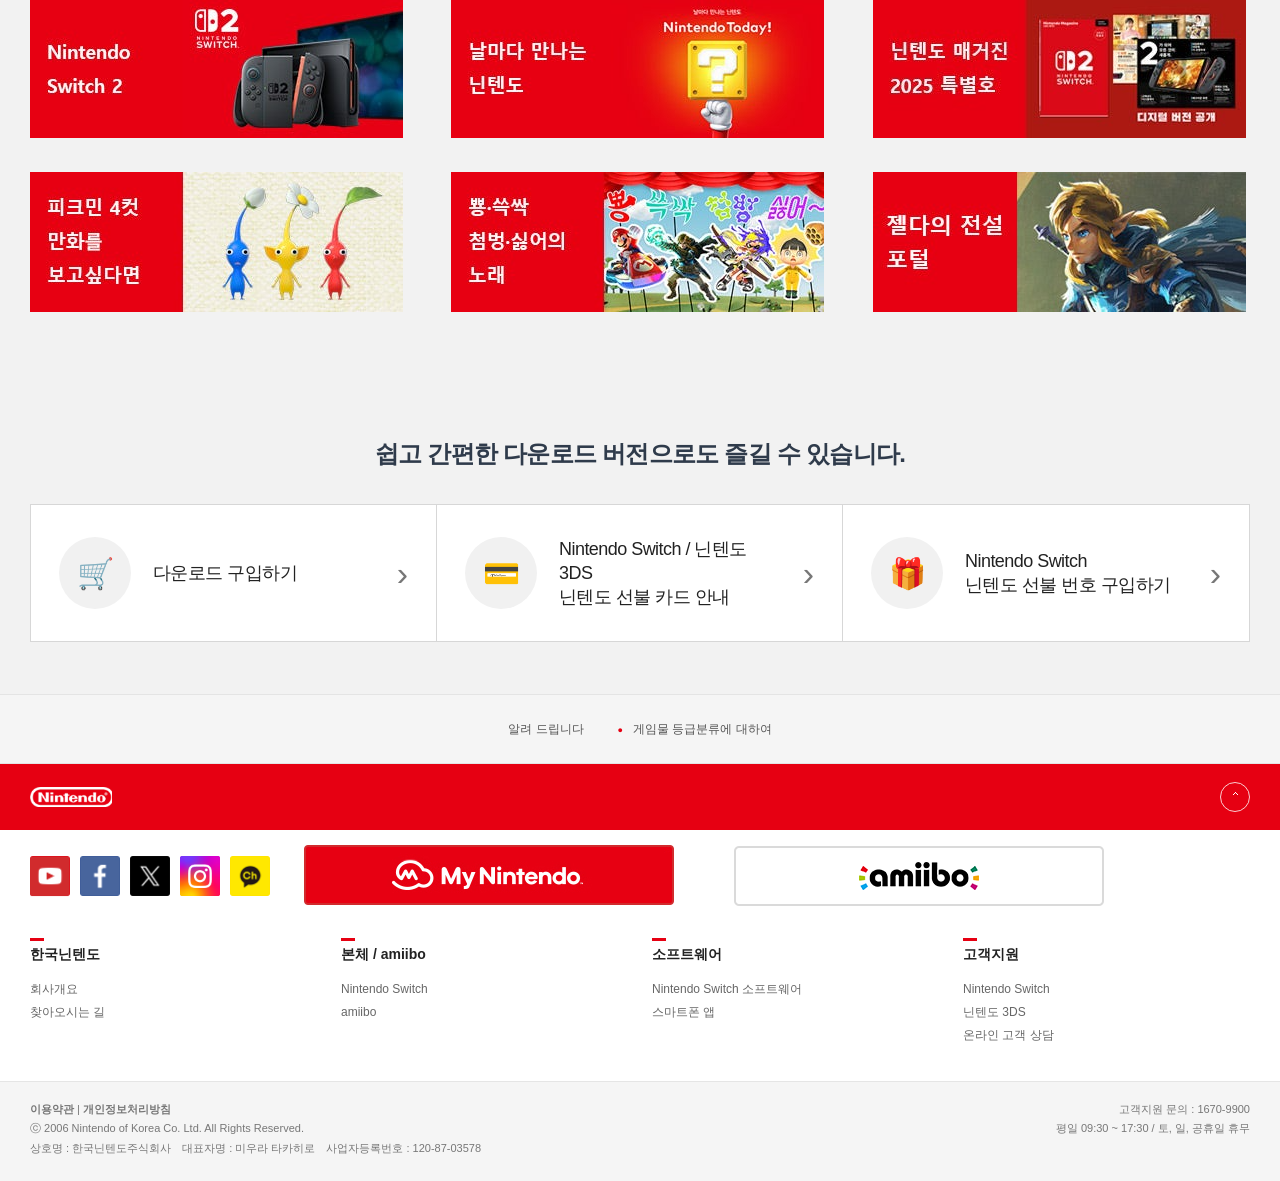
==== commit 5ec24533: "Update index.html" ====
--- a/index.html
+++ b/index.html
@@ -489,6 +489,7 @@
 
         <div class="news-grid">
           <a class="news-card" href="#">
+           
             <div class="news-thumb"><img src="./Nintendo_images/imgi_115_1920.png" alt="뉴스 8" /></div>
             <div class="news-body">
               <p class="news-title">「Pokémon Presents 2026.2.27」이 공개되었습니다.</p>
@@ -500,7 +501,7 @@
             </div>
           </a>
 
-          <a class="news-card" href="#">
+           
             <div class="news-thumb"><img src="./Nintendo_images/imgi_81_01_ë__ë__.png" alt="뉴스 1" /></div>
             <div class="news-body">
               <p class="news-title">DDP(동대문디자인플라자)에서 포켓몬 게임 체험 이벤트 개최!</p>
@@ -512,7 +513,7 @@
             </div>
           </a>
 
-          <a class="news-card" href="#">
+           
             <div class="news-thumb"><img src="./Nintendo_images/imgi_82_ë__í__ê__ë__ì__í__í___1920x1080.png" alt="뉴스 2" /></div>
             <div class="news-body">
               <p class="news-title">『슈퍼 마리오브라더스 원더 Nintendo Switch 2 Edition + 다 함께 방울 파크』 패키지 버전 예약 및 조기 구입 특전 안내</p>
@@ -524,7 +525,7 @@
             </div>
           </a>
 
-          <a class="news-card" href="#">
+           
             <div class="news-thumb"><img src="./Nintendo_images/imgi_116_topics_1280_720.png" alt="뉴스 3" /></div>
             <div class="news-body">
               <p class="news-title">『제노블레이드 크로니클스 크로스 디피니티브 에디션 Nintendo Switch 2 Edition』 배포 개시. 패키지 버전은 4월 16일 발매.</p>
@@ -536,7 +537,7 @@
             </div>
           </a>
 
-          <a class="news-card" href="#">
+           
             <div class="news-thumb"><img src="./Nintendo_images/imgi_117_topics_Alarmo_vol2_820_461.png" alt="뉴스 4" /></div>
             <div class="news-body">
               <p class="news-title">【Alarmo 특집 Vol.2】 『모여봐요 동물의 숲』의 알람(총 7종)을 소개합니다.</p>
@@ -548,7 +549,7 @@
             </div>
           </a>
 
-          <a class="news-card" href="#">
+           
             <div class="news-thumb"><img src="./Nintendo_images/imgi_118_topics_VB_1280_720_topics.png" alt="뉴스 5" /></div>
             <div class="news-body">
               <p class="news-title">「Virtual Boy – Nintendo Classics」이 오늘부터 배포됩니다. 전용 하드웨어의 사용 방법과 화면 설정 방법을 소개합니다.</p>
@@ -560,7 +561,7 @@
             </div>
           </a>
 
-          <a class="news-card" href="#">
+           
             <div class="news-thumb"><img src="./Nintendo_images/7.jpg" alt="뉴스 6" /></div>
             <div class="news-body">
               <p class="news-title">Nintendo Switch 2 소프트웨어 『마리오 테니스 피버』 오늘 발매</p>
@@ -572,7 +573,7 @@
             </div>
           </a>
 
-          <a class="news-card" href="#">
+           
             <div class="news-thumb"><img src="./Nintendo_images/imgi_119_00000_HardDesign_1280_720_topics.png" alt="뉴스 7" /></div>
             <div class="news-body">
               <p class="news-title">『모여봐요 동물의 숲』에서 닌텐도 게임기 마이 디자인을 배포합니다.</p>
@@ -740,26 +741,26 @@
 
         <!--  프로모 카드 -->
         <div class="promo-tiles">
-          <a class="promo-tile red" href="#">
+           
 
             <img src="./Nintendo_images/imgi_104_banner_main_bottom01.png" alt="Nintendo Switch 2" />
           </a>
-          <a class="promo-tile red" href="#">
+           
             <img src="./Nintendo_images/imgi_105_banner_main_bottom02.png" alt="날마다 만나는 닌텐도" />
           </a>
-          <a class="promo-tile red" href="#">
+           
             <img src="./Nintendo_images/imgi_106_banner_main_bottom03.png" alt="닌텐도 매거진" />
           </a>
 
-          <a class="promo-tile red" href="#">
+           
             <img src="./Nintendo_images/imgi_107_banner_main_bottom04.png" alt="피크민 4컷" />
           </a>
 
-          <a class="promo-tile red" href="#">
+           
             <img src="./Nintendo_images/imgi_108_banner_main_bottom05.png" alt="프로모션 5" />
           </a>
 
-          <a class="promo-tile red" href="#">
+           
             <img src="./Nintendo_images/imgi_109_banner_main_bottom06.png" alt="젤다의 전설 포털" />
           </a>
         </div>
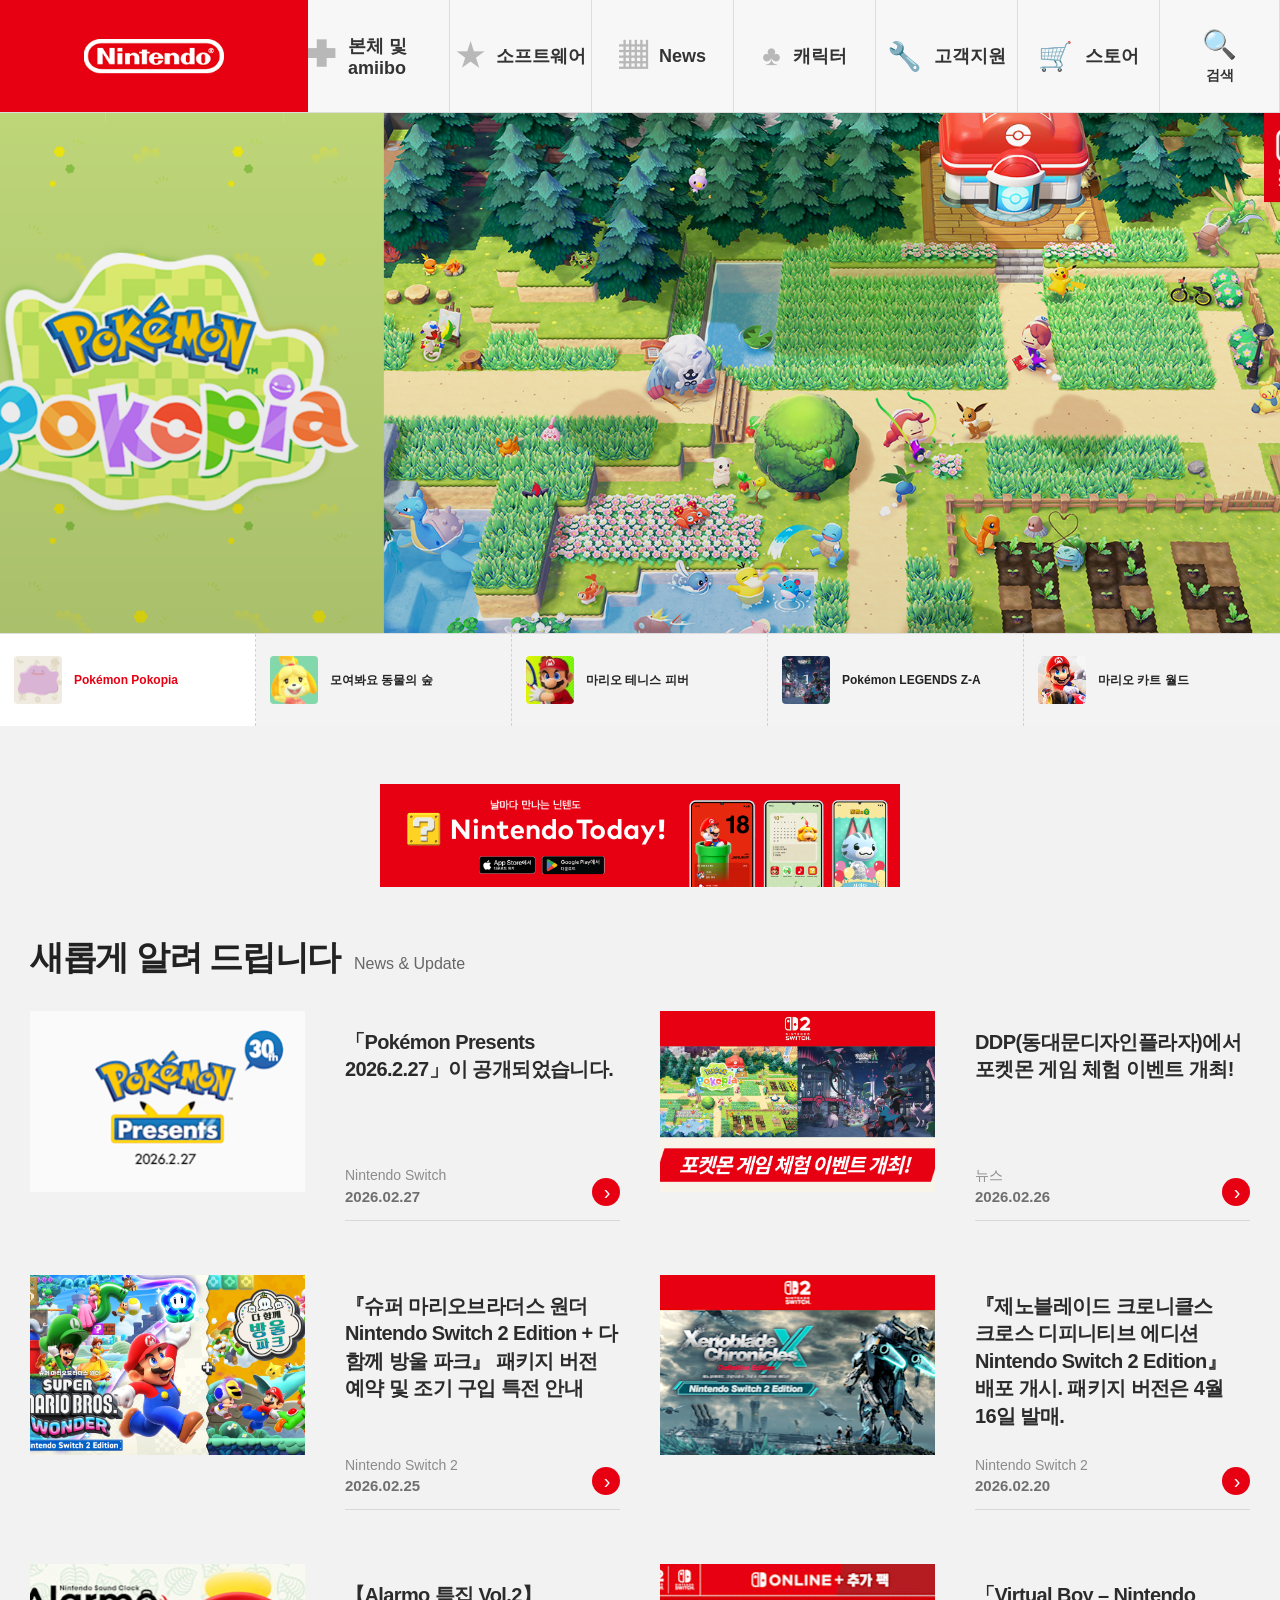
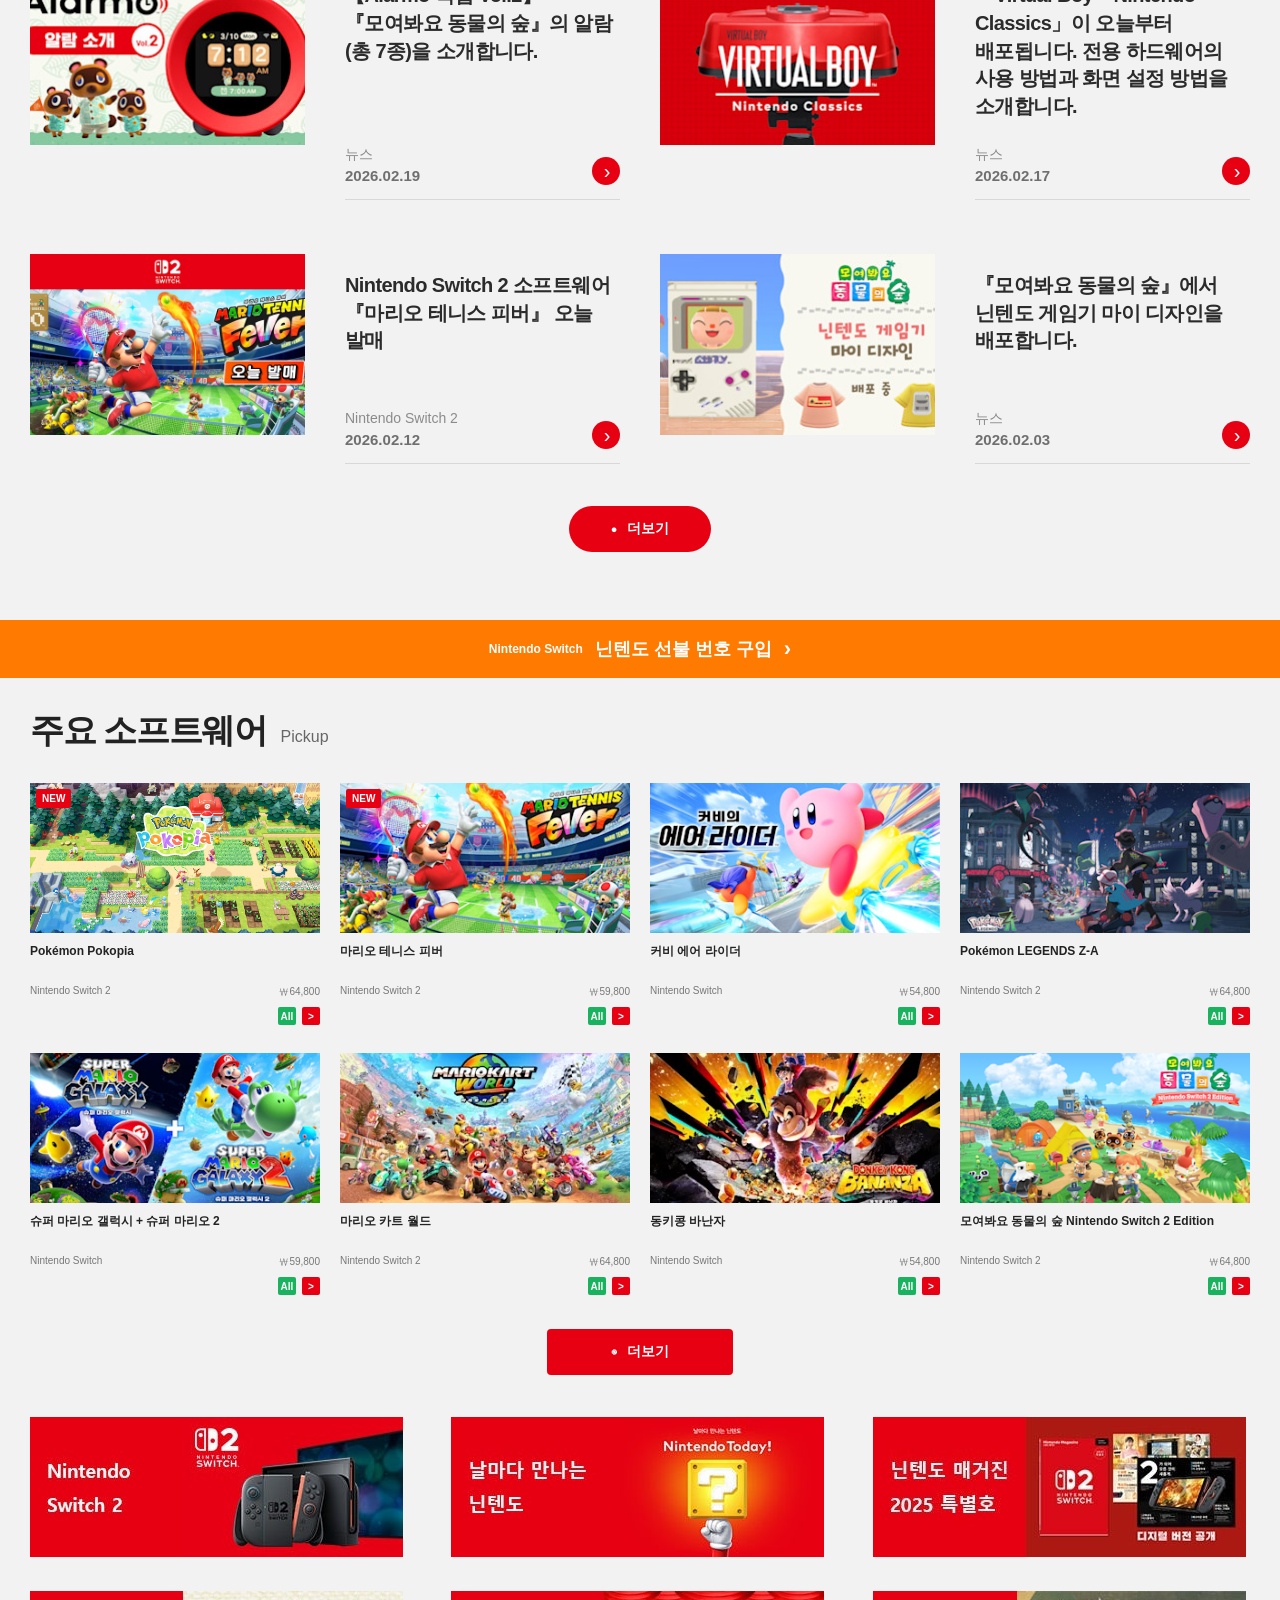
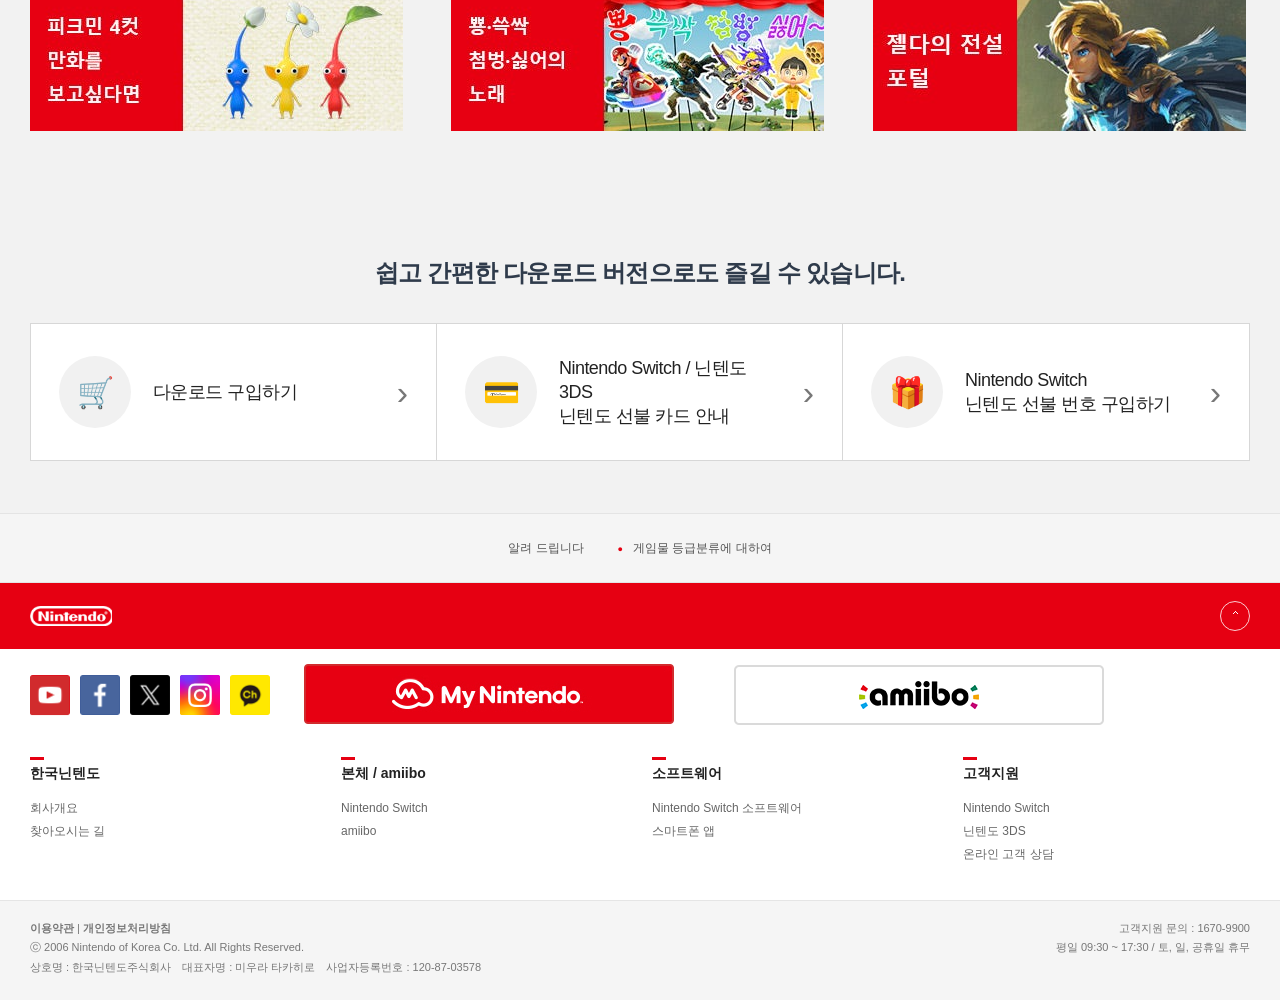
==== commit d459a8fc: "Update index.html" ====
--- a/index.html
+++ b/index.html
@@ -488,7 +488,6 @@
         </div>
 
         <div class="news-grid">
-          <a class="news-card" href="#">
            
             <div class="news-thumb"><img src="./Nintendo_images/imgi_115_1920.png" alt="뉴스 8" /></div>
             <div class="news-body">
